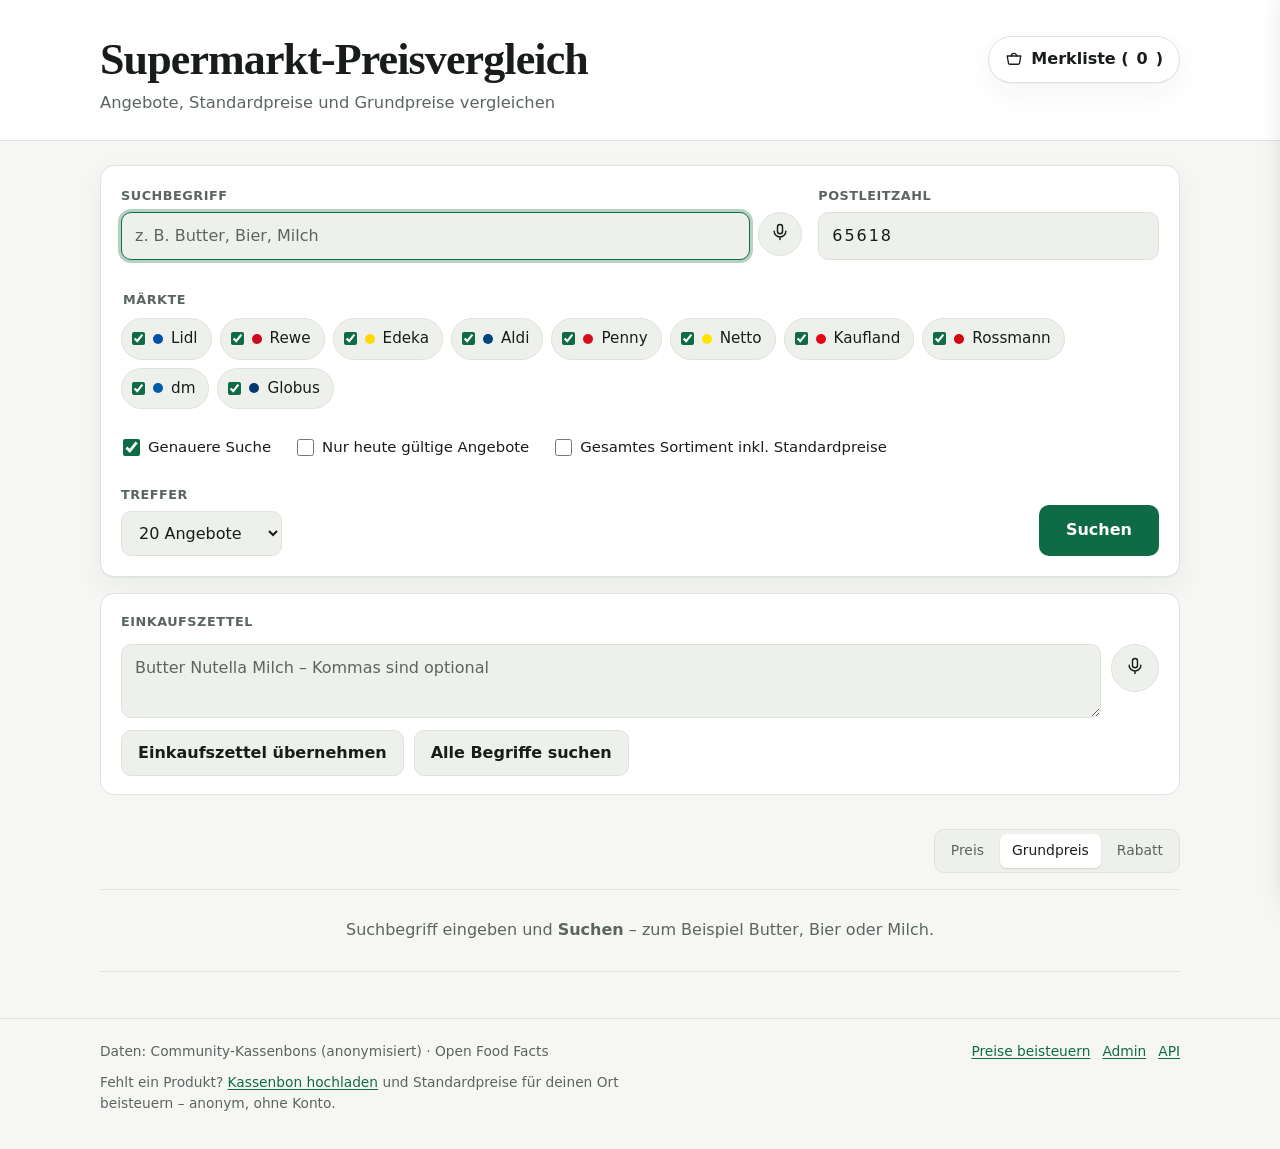
==== supermarket_comparison/api/templates/index.html @ 3d697dae "Phase 1: Cleanup, DB schema & security base" ====
<!DOCTYPE html>
<html lang="de">
<head>
<meta charset="utf-8">
<meta name="viewport" content="width=device-width, initial-scale=1">
<meta name="color-scheme" content="light dark">
<!--SEO-ROBOTS-->
<meta name="description" content="Aktuelle Angebote und Standardpreise deutscher Superm&auml;rkte vergleichen: Grundpreise, G&uuml;ltigkeit, Merkliste und g&uuml;nstigste Markt-Aufteilung.">
<meta name="theme-color" content="#0f6b46" media="(prefers-color-scheme: light)">
<meta name="theme-color" content="#0e1110" media="(prefers-color-scheme: dark)">
<link rel="icon" href="data:image/svg+xml,%3Csvg xmlns='http://www.w3.org/2000/svg' viewBox='0 0 32 32'%3E%3Crect width='32' height='32' rx='8' fill='%230f6b46'/%3E%3Cpath d='M9 11h14l-1.6 9.5a2 2 0 0 1-2 1.7h-6.8a2 2 0 0 1-2-1.7L9 11Z' fill='none' stroke='%23fff' stroke-width='2'/%3E%3Cpath d='M12.5 11a3.5 3.5 0 0 1 7 0' fill='none' stroke='%23fff' stroke-width='2'/%3E%3C/svg%3E">
<title>Supermarkt-Preisvergleich</title>
<style>
  :root {
    --bg: #f6f7f5;
    --surface: #ffffff;
    --surface-alt: #eef0ec;
    --text: #191d1a;
    --muted: #5b6560;
    --line: #dfe3dd;
    --line-strong: #c8cec6;
    --accent: #0f6b46;
    --accent-soft: #e3efe8;
    --accent-contrast: #ffffff;
    --shadow: 0 1px 1px rgba(20, 30, 24, .04), 0 10px 30px rgba(20, 30, 24, .05);
    --radius: 14px;
    --radius-sm: 9px;
    --danger: #a5271d;
    --amber: #7a4a05;
    --amber-bg: #fbf0d2;
    --info: #145070;
    --info-bg: #e3f1f8;
    --focus: #0f6b46;
    --font-ui: system-ui, -apple-system, "Segoe UI", Roboto, "Helvetica Neue", Arial, sans-serif;
    --font-display: ui-serif, Georgia, "Times New Roman", serif;
    --z-drawer: 40;
    --z-modal: 60;
    --z-toast: 70;
  }
  @media (prefers-color-scheme: dark) {
    :root {
      --bg: #0e1110;
      --surface: #161a18;
      --surface-alt: #1e2320;
      --text: #e9eee9;
      --muted: #9aa8a0;
      --line: #2a302c;
      --line-strong: #3a423c;
      --accent: #3fc284;
      --accent-soft: #16301f;
      --accent-contrast: #052112;
      --shadow: 0 1px 1px rgba(0, 0, 0, .5), 0 10px 30px rgba(0, 0, 0, .35);
      --danger: #ff9188;
      --amber: #f7cf6b;
      --amber-bg: #372a09;
      --info: #a9d6ef;
      --info-bg: #12303f;
      --focus: #6fdcab;
    }
  }
  * { box-sizing: border-box; }
  html, body { margin: 0; padding: 0; }
  html { scroll-behavior: smooth; }
  body {
    background: var(--bg);
    color: var(--text);
    font: 16px/1.55 var(--font-ui);
    -webkit-font-smoothing: antialiased;
  }
  ::selection { background: color-mix(in srgb, var(--accent) 24%, transparent); color: var(--text); }
  html { scrollbar-color: var(--line-strong) transparent; scrollbar-width: thin; }
  input, textarea, select { caret-color: var(--accent); }
  a {
    color: var(--accent);
    text-underline-offset: .18em;
    text-decoration-thickness: .06em;
  }
  h1, h2, h3 { font-family: var(--font-display); font-weight: 600; letter-spacing: -.02em; }
  h1 { font-size: clamp(2rem, 4vw, 2.75rem); line-height: 1.1; margin: 0; }
  h2 { font-size: 1.5rem; line-height: 1.2; }
  h3 { font-size: 1.05rem; line-height: 1.3; letter-spacing: -.01em; }
  .wrap { max-width: 1120px; margin: 0 auto; padding: 0 20px; }
  [hidden] { display: none !important; }
  .skip-link {
    position: absolute; left: 12px; top: -48px; z-index: 80;
    padding: 10px 14px; border-radius: var(--radius-sm);
    background: var(--surface); border: 1px solid var(--line);
    color: var(--text); font-weight: 600; text-decoration: none;
  }
  .skip-link:focus { top: 12px; }
  :focus-visible { outline: 2px solid var(--focus); outline-offset: 2px; }

  header.site {
    padding: 36px 0 24px;
    border-bottom: 1px solid var(--line);
    background: var(--surface);
  }
  .header-row {
    display: flex; flex-wrap: wrap; gap: 16px;
    align-items: flex-start; justify-content: space-between;
  }
  header.site h1 {
    margin: 0 0 6px;
  }
  header.site p.sub {
    margin: 0;
    color: var(--muted);
    font-size: 1.02rem;
    max-width: 52ch;
    text-wrap: pretty;
  }
  .basket-toggle {
    font: inherit; font-weight: 650;
    padding: 10px 16px;
    color: var(--text);
    background: var(--surface);
    border: 1px solid var(--line);
    border-radius: 999px;
    box-shadow: var(--shadow);
    cursor: pointer;
    white-space: nowrap;
  }
  .basket-toggle {
    display: inline-flex; align-items: center; gap: 8px;
  }
  .basket-toggle:hover { border-color: var(--accent); background: var(--surface-alt); }
  .icon { width: 18px; height: 18px; flex: 0 0 auto; }
  .mic .icon { width: 20px; height: 20px; }

  .card {
    background: var(--surface);
    border: 1px solid var(--line);
    border-radius: var(--radius);
  }
  .card--raised { box-shadow: var(--shadow); }

  form.search {
    margin: 24px 0 8px;
    padding: 20px;
    display: grid;
    gap: 16px;
    grid-template-columns: minmax(0, 2fr) minmax(0, 1fr);
  }
  .field { display: flex; flex-direction: column; gap: 6px; min-width: 0; }
  .field > label, .legend {
    font-size: .8rem;
    font-weight: 600;
    letter-spacing: .04em;
    text-transform: uppercase;
    color: var(--muted);
  }
  input[type="text"], input[type="search"], select, textarea {
    width: 100%;
    padding: 11px 13px;
    font: inherit;
    color: var(--text);
    background: var(--surface-alt);
    border: 1px solid var(--line);
    border-radius: 10px;
    outline: none;
    resize: vertical;
  }
  input:focus-visible, select:focus-visible, button:focus-visible, textarea:focus-visible {
    border-color: var(--accent);
    box-shadow: 0 0 0 3px color-mix(in srgb, var(--accent) 30%, transparent);
  }
  input[inputmode="numeric"] { letter-spacing: .12em; }
  ::placeholder { color: var(--muted); opacity: 1; }

  fieldset.stores {
    grid-column: 1 / -1;
    border: 0;
    margin: 0;
    padding: 0;
    min-width: 0;
  }
  .store-grid {
    display: flex;
    flex-wrap: wrap;
    gap: 8px;
    margin-top: 8px;
  }
  .store-chip {
    display: inline-flex;
    align-items: center;
    gap: 8px;
    padding: 8px 13px 8px 10px;
    border: 1px solid var(--line);
    border-radius: 999px;
    background: var(--surface-alt);
    cursor: pointer;
    user-select: none;
    font-size: .95rem;
    transition: transform .08s ease, border-color .15s ease;
  }
  .store-chip:hover { border-color: var(--muted); }
  .store-chip:active { transform: scale(.98); }
  .store-chip input { accent-color: var(--accent); margin: 0; }
  .dot {
    width: 10px; height: 10px; border-radius: 50%;
    display: inline-block; flex: 0 0 auto;
  }

  .toggles {
    grid-column: 1 / -1;
    display: flex; flex-wrap: wrap; gap: 10px 22px;
    align-items: center;
  }
  .switch {
    display: inline-flex; align-items: center; gap: 8px;
    font-size: .93rem; cursor: pointer;
    padding: 8px 2px;
    min-height: 44px;
    color: var(--text);
  }
  .switch input { accent-color: var(--accent); margin: 0; width: 17px; height: 17px; }
  .switch:hover { color: var(--accent); }

  .actions {
    grid-column: 1 / -1;
    display: flex;
    flex-wrap: wrap;
    gap: 12px;
    align-items: end;
    justify-content: space-between;
  }
  .actions .limit { max-width: 190px; }
  button.primary {
    padding: 12px 26px;
    font: inherit;
    font-weight: 650;
    color: var(--accent-contrast);
    background: var(--accent);
    border: 1px solid transparent;
    border-radius: 10px;
    cursor: pointer;
    transition: filter .15s ease, transform .08s ease;
  }
  button.primary:hover { filter: brightness(1.08); }
  button.primary:active { transform: translateY(1px); }
  button.primary[disabled] { opacity: .6; cursor: progress; }
  button.secondary {
    padding: 10px 16px;
    font: inherit; font-weight: 600;
    color: var(--text);
    background: var(--surface-alt);
    border: 1px solid var(--line);
    border-radius: 10px;
    cursor: pointer;
  }
  button.secondary:hover { border-color: var(--accent); }

  .chips {
    display: flex; flex-wrap: wrap; gap: 8px;
    align-items: center;
    margin: 12px 0 4px;
    min-height: 0;
  }
  .chips:empty { display: none; }
  .chip {
    font: inherit; font-size: .87rem;
    padding: 6px 12px;
    color: var(--text);
    background: var(--surface);
    border: 1px solid var(--line);
    border-radius: 999px;
    cursor: pointer;
  }
  .chip:hover { border-color: var(--danger); color: var(--danger); }
  .chip.active {
    background: var(--danger);
    border-color: var(--danger);
    color: #fff;
  }
  .chip-reset {
    font: inherit; font-size: .85rem;
    color: var(--accent);
    background: transparent;
    border: 0;
    cursor: pointer;
    text-decoration: underline;
  }

  .shopping-card {
    margin: 16px 0 0;
    padding: 18px 20px;
    display: grid; gap: 12px;
  }
  .shopping-row { display: flex; gap: 10px; align-items: flex-start; }
  .shopping-row textarea { min-height: 62px; flex: 1 1 auto; }
  .mic {
    flex: 0 0 auto;
    width: 48px; height: 48px;
    font-size: 1.3rem;
    line-height: 1;
    color: var(--text);
    background: var(--surface-alt);
    border: 1px solid var(--line);
    border-radius: 50%;
    cursor: pointer;
  }
  .mic:hover:not([disabled]) { border-color: var(--accent); background: var(--surface); }
  @media (max-width: 560px) {
    .basket-toggle, .store-chip, .chip { min-height: 44px; }
  }
  .mic[disabled] { opacity: .45; cursor: not-allowed; }
  .mic.mic-inline {
    width: 44px; height: 44px;
    font-size: 1.15rem;
  }
  .input-row { display: flex; align-items: stretch; gap: 8px; }
  .input-row input { flex: 1 1 auto; min-width: 0; }
  .speech-hint {
    margin: 6px 0 0;
    font-size: .82rem;
    color: var(--muted);
    line-height: 1.35;
  }
  .speech-hint.warn { color: #b42318; }
  .list-chips { margin-top: 10px; }

  /* --- community / crowdsourcing ------------------------------------- */
  .coverage {
    margin: 6px 0 0;
    font-size: .8rem;
    color: var(--muted);
    line-height: 1.35;
  }
  .coverage strong { color: var(--text); }
  .coverage .level {
    display: inline-block;
    margin-left: 4px;
    padding: 1px 7px;
    border-radius: 999px;
    font-size: .72rem;
    font-weight: 700;
    background: var(--surface-alt);
    border: 1px solid var(--line);
  }
  .coverage .level.aktiv { background: #d1e7dd; color: #0f5132; border-color: #a3cfbb; }
  .coverage .level.stark { background: #cfe2ff; color: #084298; border-color: #9ec5fe; }
  .coverage .level.im-aufbau { background: #fff3cd; color: #664d03; border-color: #ffe69c; }
  .community-note {
    margin: 10px 0 0;
    font-size: .86rem;
    color: var(--muted);
    max-width: 62ch;
    text-wrap: pretty;
  }
  .card-actions { display: flex; flex-wrap: wrap; gap: 8px; margin-top: 10px; }
  .action-btn {
    font: inherit; font-size: .86rem; font-weight: 650;
    padding: 7px 14px; border-radius: 8px; cursor: pointer;
    background: var(--surface-alt); color: var(--text);
    border: 1px solid var(--line);
  }
  .action-btn:hover { border-color: var(--accent); }
  .card-actions .save-btn, .card-actions .action-btn { margin-top: 0; }
  .secondary-action {
    background: var(--surface-alt);
    color: var(--text);
    border: 1px solid var(--line);
  }
  .secondary-action:hover { border-color: var(--accent); }
  .footlinks { display: inline-flex; gap: 12px; align-items: center; }
  .linkish {
    background: none; border: 0; padding: 0;
    color: var(--accent, #2d7fb8);
    font: inherit; cursor: pointer;
    text-decoration: underline;
    text-underline-offset: 2px;
  }
  .linkish:hover { opacity: .8; }
  .validity.community {
    color: var(--info); background: var(--info-bg);
    border-color: color-mix(in srgb, var(--info) 32%, transparent);
  }

  .modal-backdrop {
    position: fixed; inset: 0; background: rgba(10, 14, 20, .45);
    z-index: 60;
  }
  .modal {
    position: fixed; z-index: 61;
    top: 50%; left: 50%; transform: translate(-50%, -50%);
    width: min(560px, calc(100vw - 32px));
    max-height: calc(100vh - 48px);
    overflow: auto;
    background: var(--surface, #fff);
    border: 1px solid var(--line);
    border-radius: 14px;
    box-shadow: 0 24px 60px rgba(10, 14, 20, .28);
  }
  .modal-head {
    display: flex; align-items: center; justify-content: space-between;
    padding: 16px 20px; border-bottom: 1px solid var(--line);
  }
  .modal-head h2 { margin: 0; font-size: 1.15rem; }
  .modal-body { padding: 16px 20px 20px; display: grid; gap: 12px; }
  .modal-sub {
    margin: 0; font-size: .86rem; color: var(--muted);
    max-width: 62ch; text-wrap: pretty;
  }
  .modal-actions { display: flex; gap: 10px; justify-content: flex-end; margin-top: 6px; }
  .grid-2 { display: grid; grid-template-columns: 1fr 1fr; gap: 12px; }
  .form-error { margin: 0; color: #b42318; font-size: .85rem; }
  .receipt-text summary { cursor: pointer; font-size: .86rem; color: var(--muted); }
  .receipt-text textarea { width: 100%; margin-top: 8px; font-family: ui-monospace, monospace; }
  .receipt-result { font-size: .86rem; line-height: 1.45; }
  .receipt-result ul { margin: 6px 0 0; padding-left: 18px; }
  .receipt-result .warn { color: #b45309; }
  .scout {
    display: flex; flex-wrap: wrap; gap: 6px; align-items: center;
    padding: 10px 14px; border-top: 1px solid var(--line);
    font-size: .82rem; color: var(--muted);
  }
  .scout b { color: var(--text); }



  .detail-hero { display: flex; gap: 16px; align-items: center; }
  .detail-media {
    flex: 0 0 auto;
    width: 116px; aspect-ratio: 1 / 1;
    border-radius: 12px; overflow: hidden;
    background: var(--surface-alt); border: 1px solid var(--line);
  }
  .detail-media img, .detail-media svg { width: 100%; height: 100%; object-fit: contain; display: block; }
  .detail-media img { background: #fff; }
  .detail-hero-info { min-width: 0; }
  .detail-price {
    margin: 0; font-size: 1.9rem; font-weight: 700; letter-spacing: -.02em;
    font-variant-numeric: tabular-nums;
  }
  .detail-store { margin: 2px 0 0; color: var(--muted); font-size: .88rem; }

  .offer-media .placeholder, .detail-media .placeholder {
    display: grid; place-items: center;
    background:
      radial-gradient(120% 120% at 30% 20%,
        color-mix(in srgb, var(--accent) 10%, var(--surface-alt)) 0%,
        var(--surface-alt) 70%);
  }
  .offer-media .placeholder svg, .detail-media .placeholder svg {
    width: 58%; height: 58%;
    color: color-mix(in srgb, var(--accent) 55%, var(--muted));
  }


  .admin-block {
    display: grid; gap: 8px;
    padding: 14px 0 0;
    border-top: 1px solid var(--line);
  }
  .admin-block:first-of-type { padding-top: 0; border-top: 0; }
  .admin-block h3 { margin: 0; font-size: 1rem; }
  .admin-action {
    display: inline-flex; align-items: center; justify-content: center;
    justify-self: start; padding: 10px 16px; border-radius: 10px;
    font-weight: 650; text-decoration: none;
  }
  .admin-status { margin: 0; font-size: .85rem; color: var(--muted); }
  .admin-status.ok { color: var(--accent); }
  .admin-status.err { color: var(--danger); }
  code { font-size: .82rem; }


  .review-list { display: grid; gap: 8px; }
  .review-item {
    display: grid; gap: 4px;
    padding: 10px 12px;
    border: 1px solid var(--line); border-radius: 10px;
    background: var(--surface-alt);
  }
  .review-item.flagged { border-color: color-mix(in srgb, var(--amber) 40%, var(--line)); }
  .review-line { display: flex; flex-wrap: wrap; gap: 8px; align-items: baseline; }
  .review-name { font-weight: 650; }
  .review-meta { font-size: .8rem; color: var(--muted); }
  .review-reason { font-size: .8rem; color: var(--amber); }
  .review-actions { display: flex; gap: 8px; margin-top: 4px; }
  .review-actions button { padding: 6px 10px; font-size: .8rem; }
  .review-empty { font-size: .85rem; color: var(--muted); }

  /* --- product detail / price history -------------------------------- */
  .modal--detail { width: min(720px, calc(100vw - 32px)); }
  .detail-sub { margin: 4px 0 0; font-size: .84rem; color: var(--muted); }
  .detail-identity-tabs { display: flex; gap: 6px; margin: 8px 0 4px; }
  .detail-identity-tabs button {
    font: inherit; font-size: .82rem; padding: 6px 12px;
    border: 1px solid var(--line); border-radius: 999px;
    background: var(--surface); color: var(--muted); cursor: pointer;
  }
  .detail-identity-tabs button[aria-selected="true"] {
    background: var(--accent-soft); color: var(--accent); border-color: var(--accent);
    font-weight: 600;
  }
  .range-tabs { display: flex; flex-wrap: wrap; gap: 6px; }
  .range-tabs button {
    padding: 7px 12px; font: inherit; font-size: .84rem; font-weight: 600;
    color: var(--muted); background: transparent;
    border: 1px solid var(--line); border-radius: 999px; cursor: pointer;
    min-height: 36px;
  }
  .range-tabs button[aria-selected="true"] {
    color: var(--accent-contrast); background: var(--accent);
    border-color: var(--accent);
  }
  .range-tabs button:hover:not([aria-selected="true"]) { border-color: var(--line-strong); }

  .verdict {
    display: flex; flex-wrap: wrap; gap: 6px; align-items: baseline;
    padding: 12px 14px; border-radius: 10px;
    background: var(--surface-alt); border: 1px solid var(--line);
  }
  .verdict strong { font-size: .95rem; }
  .verdict span { font-size: .84rem; color: var(--muted); }
  .verdict.top { background: color-mix(in srgb, var(--accent) 12%, var(--surface)); border-color: color-mix(in srgb, var(--accent) 35%, var(--line)); }
  .verdict.good { background: color-mix(in srgb, var(--accent) 7%, var(--surface)); }
  .verdict.expensive { background: var(--amber-bg); border-color: color-mix(in srgb, var(--amber) 30%, transparent); }
  .verdict.expensive strong { color: var(--amber); }

  .metric-grid {
    display: grid; gap: 10px;
    grid-template-columns: repeat(auto-fit, minmax(110px, 1fr));
  }
  .metric {
    padding: 12px 14px; border-radius: 10px;
    border: 1px solid var(--line); background: var(--surface);
  }
  .metric dt { font-size: .72rem; letter-spacing: .05em; text-transform: uppercase; color: var(--muted); margin: 0 0 4px; }
  .metric dd { margin: 0; font-size: 1.25rem; font-weight: 700; font-variant-numeric: tabular-nums; letter-spacing: -.02em; }
  .metric.highlight dd { color: var(--accent); }

  .chart-figure { margin: 0; }
  .chart { width: 100%; height: auto; display: block; overflow: visible; }
  .chart .grid-line { stroke: var(--line); stroke-width: 1; }
  .chart .avg-line { stroke: var(--muted); stroke-width: 1.25; stroke-dasharray: 5 5; }
  .chart .series { fill: none; stroke: var(--accent); stroke-width: 2; stroke-linejoin: round; }
  .chart .dot { fill: var(--surface); stroke: var(--accent); stroke-width: 2; }
  .chart .dot.prospect { fill: var(--accent); }
  .chart .axis { fill: var(--muted); font-size: 11px; font-family: var(--font-ui); }
  .chart .empty-line { stroke: var(--line-strong); stroke-width: 2; stroke-dasharray: 4 6; }
  .chart-legend { margin: 8px 0 0; font-size: .78rem; color: var(--muted); display: flex; gap: 14px; flex-wrap: wrap; }
  .detail-note { margin: 0; font-size: .8rem; color: var(--muted); text-wrap: pretty; }
  .detail-stores { margin: 14px 0 4px; padding: 10px 12px; border: 1px solid var(--line); border-radius: var(--radius-sm); background: var(--surface-alt); }
  .detail-stores h3 { margin: 0 0 8px; font-size: .82rem; color: var(--muted); font-family: var(--font-ui); font-weight: 600; letter-spacing: 0; }
  .detail-stores-list { list-style: none; margin: 0; padding: 0; display: grid; gap: 6px; }
  .detail-store-row { display: flex; align-items: center; gap: 8px; font-size: .88rem; }
  .detail-store-row .badge { flex: 0 0 auto; }
  .detail-store-row .price { font-weight: 650; }
  .detail-store-row .price.cheapest { color: var(--accent); }
  .detail-store-row .unit { color: var(--muted); font-size: .8rem; }
  .detail-store-row .date { color: var(--muted); font-size: .78rem; margin-left: auto; white-space: nowrap; }
  .product-link {
    font: inherit; text-align: left; padding: 0; border: 0; background: none;
    color: inherit; cursor: pointer; border-radius: 4px;
  }
  .product-link:hover { text-decoration: underline; text-underline-offset: .18em; }

  /* --- sharing --------------------------------------------------------- */
  .share-bar {
    display: flex; flex-wrap: wrap; align-items: center; gap: 12px;
    justify-content: space-between;
    padding: 16px 0 0;
    border-top: 1px solid var(--line);
    background: transparent;
  }
  .share-label { display: grid; gap: 2px; }
  .share-hint { font-size: .8rem; color: var(--muted); }
  .share-actions { display: flex; flex-wrap: wrap; gap: 8px; }
  .share-btn {
    display: inline-flex; align-items: center; gap: 6px;
    padding: 9px 15px; border-radius: 9px;
    font: inherit; font-size: .88rem; font-weight: 650;
    text-decoration: none; cursor: pointer;
    border: 1px solid var(--line);
    background: var(--surface-alt); color: var(--text);
  }
  .share-btn.whatsapp { background: #25d366; border-color: #1da851; color: #08210f; }
  .share-btn.whatsapp:hover { filter: brightness(.95); }
  .share-btn.copy:hover { border-color: var(--accent); }
  .share-btn.copied { background: #d1e7dd; border-color: #a3cfbb; color: #0f5132; }
  .drawer-share { display: flex; gap: 8px; }
  .drawer-share[hidden] { display: none; }
  .drawer-share .share-btn { flex: 1 1 auto; justify-content: center; }

  @media (max-width: 560px) {
    .share-bar { flex-direction: column; align-items: stretch; }
    .share-actions { flex-direction: column; }
    .share-btn { justify-content: center; }
  }
  .badge-pill {
    display: inline-flex; align-items: center; gap: 4px;
    padding: 2px 8px; border-radius: 999px;
    background: var(--surface-alt); border: 1px solid var(--line);
    font-size: .74rem; font-weight: 700; color: var(--text);
  }
  .toast {
    position: fixed; left: 50%; bottom: 24px; transform: translateX(-50%);
    z-index: 70; padding: 10px 16px; border-radius: 10px;
    background: #101418; color: #fff; font-size: .88rem;
    box-shadow: 0 12px 30px rgba(0,0,0,.3);
  }
  @media (max-width: 560px) {
    .grid-2 { grid-template-columns: 1fr; }
  }
  .mic.listening {
    background: #b42318; color: #fff; border-color: #b42318;
    animation: pulse 1.1s ease-in-out infinite;
  }
  @keyframes pulse {
    0%, 100% { box-shadow: 0 0 0 0 rgba(180, 35, 24, .65); }
    50% { box-shadow: 0 0 0 12px rgba(180, 35, 24, 0); }
  }
  .shopping-actions { display: flex; flex-wrap: wrap; gap: 10px; }

  .toolbar {
    display: flex;
    flex-wrap: wrap;
    gap: 12px;
    align-items: center;
    justify-content: space-between;
    margin: 34px 0 16px;
  }
  .summary { color: var(--muted); font-size: .95rem; }
  .summary strong, .basket-total span, .option-total strong {
    font-variant-numeric: tabular-nums;
  }
  .summary strong { color: var(--text); }
  .sortgroup { display: inline-flex; gap: 4px; padding: 4px; background: var(--surface-alt); border: 1px solid var(--line); border-radius: 10px; }
  .sortgroup button {
    font: inherit; font-size: .87rem;
    padding: 6px 12px;
    color: var(--muted);
    background: transparent;
    border: 0;
    border-radius: 7px;
    cursor: pointer;
  }
  .sortgroup button[aria-pressed="true"] {
    background: var(--surface);
    color: var(--text);
    box-shadow: 0 1px 2px rgba(0, 0, 0, .12);
  }

  #state {
    padding: 28px 20px;
    border-top: 1px solid var(--line);
    border-bottom: 1px solid var(--line);
    color: var(--muted);
    text-align: center;
    text-wrap: pretty;
  }
  #state.hidden { display: none; }
  #state.error { color: var(--danger); border-color: var(--danger); }
  .spinner {
    width: 26px; height: 26px;
    margin: 0 auto 10px;
    border-radius: 50%;
    background: conic-gradient(from 90deg, var(--accent), transparent 65%);
    -webkit-mask: radial-gradient(farthest-side, transparent calc(100% - 3px), #000 calc(100% - 3px));
    mask: radial-gradient(farthest-side, transparent calc(100% - 3px), #000 calc(100% - 3px));
    animation: spin .9s linear infinite;
  }
  @keyframes spin { to { transform: rotate(360deg); } }
  @media (prefers-reduced-motion: reduce) {
    .spinner { animation-duration: 2.4s; }
    .mic.listening { animation: none; outline: 3px solid var(--danger); }
    .store-chip, button { transition: none; }
  }

  .result-group { margin: 0 0 32px; }
  .group-heading {
    margin: 0 0 12px;
    font-size: 1.35rem;
    letter-spacing: -.02em;
    padding-bottom: 8px;
    border-bottom: 1px solid var(--line-strong);
  }
  .results { display: grid; gap: 12px; grid-template-columns: 1fr; }
  @media (min-width: 760px) { .results { grid-template-columns: 1fr 1fr; } }

  article.offer {
    position: relative;
    display: grid;
    grid-template-columns: 84px minmax(0, 1fr);
    grid-template-areas: "media body";
    gap: 12px 14px;
    padding: 14px;
    background: var(--surface);
    border: 1px solid var(--line);
    border-radius: var(--radius);
  }
  .offer-media {
    grid-area: media;
    position: relative;
    width: 84px;
    aspect-ratio: 1 / 1;
    border-radius: 10px;
    overflow: hidden;
    background: var(--surface-alt);
    border: 1px solid var(--line);
  }
  .offer-media img,
  .offer-media svg {
    width: 100%; height: 100%;
    object-fit: contain;
    display: block;
  }
  .offer-media img { background: #fff; }
  .offer-media .placeholder { background: var(--surface-alt); }
  .offer-body { grid-area: body; min-width: 0; display: grid; gap: 4px; }
  @media (max-width: 420px) {
    article.offer {
      grid-template-columns: 64px minmax(0, 1fr);
      gap: 10px;
    }
    .offer-media { width: 64px; }
  }
  article.offer:hover { border-color: var(--line-strong); }
  /* Standard/community prices are marked by a tonal wash, never a side stripe. */
  article.offer.standard {
    background: color-mix(in srgb, var(--info) 6%, var(--surface));
    border-color: color-mix(in srgb, var(--info) 22%, var(--line));
  }
  article.offer.community {
    background: color-mix(in srgb, var(--info) 9%, var(--surface));
  }

  .row-top { display: flex; align-items: center; gap: 8px; flex-wrap: wrap; padding-right: 78px; }
  .badge {
    display: inline-flex; align-items: center; gap: 6px;
    padding: 3px 9px;
    border-radius: 999px;
    font-size: .74rem; font-weight: 700;
    letter-spacing: .04em; text-transform: uppercase;
    white-space: nowrap;
  }
  .validity {
    position: absolute; top: 12px; right: 14px;
    display: inline-flex; align-items: center;
    padding: 3px 9px;
    border-radius: 999px;
    font-size: .7rem; font-weight: 700;
    letter-spacing: .02em;
    white-space: nowrap;
    border: 1px solid transparent;
  }
  .validity.today { color: #0f5132; background: #d1e7dd; border-color: #a3cfbb; }
  .validity.upcoming { color: #084298; background: #cfe2ff; border-color: #9ec5fe; }
  .validity.expired { color: #842029; background: #f8d7da; border-color: #f1aeb5; }
  .validity.unknown { color: var(--muted); background: var(--surface-alt); border-color: var(--line); }
  .validity.standard { color: var(--info); background: var(--info-bg); border-color: color-mix(in srgb, var(--info) 30%, transparent); }
  @media (prefers-color-scheme: dark) {
    .validity.today { color: #0a3622; background: #75b798; border-color: #479f76; }
    .validity.upcoming { color: #052c65; background: #9ec5fe; border-color: #6ea8fe; }
    .validity.expired { color: #58151c; background: #ea868f; border-color: #e35d6a; }
    .validity.standard { color: var(--info); background: var(--info-bg); border-color: color-mix(in srgb, var(--info) 35%, transparent); }
  }
  .relevance-tag {
    display: inline-flex; align-items: center;
    padding: 2px 8px;
    border-radius: 6px;
    font-size: .7rem; font-weight: 700;
    color: var(--amber); background: var(--amber-bg);
    border: 1px solid color-mix(in srgb, var(--amber) 35%, transparent);
  }
  .cat { color: var(--muted); font-size: .78rem; }
  .product {
    font-family: var(--font-display);
    font-size: 1.18rem; font-weight: 600; letter-spacing: -.01em;
    margin: 2px 0 0; line-height: 1.28;
    text-wrap: balance;
  }
  .brand { color: var(--muted); font-size: .9rem; }

  .pricing { display: flex; align-items: baseline; gap: 10px; flex-wrap: wrap; margin-top: 8px; }
  .price {
    font-size: 1.75rem; font-weight: 700; letter-spacing: -.02em;
    font-variant-numeric: tabular-nums;
  }
  .price .cur { font-size: 1rem; font-weight: 600; margin-left: 2px; }
  .old {
    color: var(--muted); text-decoration: line-through; font-size: .95rem;
    font-variant-numeric: tabular-nums;
  }
  .discount {
    font-size: .78rem; font-weight: 700;
    padding: 2px 8px; border-radius: 6px;
    color: #fff; background: #b42318;
  }
  @media (prefers-color-scheme: dark) { .discount { color: #1b0703; background: #ff9d91; } }

  .unitprice {
    display: inline-flex; align-items: baseline; gap: 6px;
    margin-top: 4px;
    font-weight: 650;
    font-variant-numeric: tabular-nums;
  }
  .unitprice span.lbl {
    font-size: .68rem; font-weight: 700; letter-spacing: .06em;
    text-transform: uppercase; color: var(--muted);
  }
  .meta {
    margin-top: 10px;
    display: flex; flex-wrap: wrap; gap: 4px 8px;
    color: var(--muted); font-size: .82rem;
  }
  .meta .sep { opacity: .55; }
  .save-btn {
    margin-top: 12px;
    justify-self: start;
    font: inherit; font-size: .86rem; font-weight: 650;
    padding: 7px 14px;
    color: var(--accent);
    background: transparent;
    border: 1px solid var(--accent);
    border-radius: 999px;
    cursor: pointer;
  }
  .save-btn:hover { background: color-mix(in srgb, var(--accent) 12%, transparent); }
  .save-btn.saved { color: var(--accent-contrast); background: var(--accent); }

  .sr-only {
    position: absolute; width: 1px; height: 1px; padding: 0; margin: -1px;
    overflow: hidden; clip: rect(0 0 0 0); white-space: nowrap; border: 0;
  }

  /* --- basket drawer ------------------------------------------------- */
  .drawer-backdrop {
    position: fixed; inset: 0;
    background: rgba(0, 0, 0, .45);
    z-index: 40;
  }
  .drawer {
    position: fixed; top: 0; right: 0; bottom: 0;
    width: min(420px, 100vw);
    z-index: 50;
    display: flex; flex-direction: column;
    background: var(--surface);
    border-left: 1px solid var(--line);
    box-shadow: -8px 0 30px rgba(0, 0, 0, .25);
    transform: translateX(105%);
    transition: transform .2s ease;
  }
  .drawer.open { transform: translateX(0); }
  .drawer-head {
    display: flex; align-items: center; justify-content: space-between;
    padding: 18px 20px;
    border-bottom: 1px solid var(--line);
  }
  .drawer-head h2 { margin: 0; font-size: 1.2rem; }
  .drawer-close {
    font: inherit; font-size: 1.5rem; line-height: 1;
    width: 36px; height: 36px;
    background: transparent; border: 0; border-radius: 8px;
    color: var(--muted); cursor: pointer;
  }
  .drawer-close:hover { background: var(--surface-alt); color: var(--text); }
  .basket-items { flex: 1 1 auto; overflow-y: auto; padding: 12px 20px; }
  .basket-empty {
    color: var(--muted); text-align: center;
    padding: 28px 6px; text-wrap: pretty;
  }
  .basket-row {
    display: grid; gap: 4px;
    padding: 12px 0;
    border-bottom: 1px solid var(--line);
  }
  .basket-row-top { display: flex; align-items: center; gap: 8px; justify-content: space-between; }
  .basket-name { font-weight: 650; }
  .basket-sub { color: var(--muted); font-size: .82rem; }
  .basket-price { font-weight: 700; white-space: nowrap; }
  .remove-btn {
    font: inherit; font-size: .78rem;
    padding: 3px 9px;
    background: transparent;
    color: var(--danger);
    border: 1px solid var(--danger);
    border-radius: 999px;
    cursor: pointer;
  }
  .basket-footer {
    padding: 14px 20px 20px;
    border-top: 1px solid var(--line);
    display: grid; gap: 10px;
  }
  .basket-total { display: flex; justify-content: space-between; font-weight: 700; }
  .drawer-actions { display: flex; flex-wrap: wrap; gap: 8px; }
  .drawer-actions button { flex: 1 1 auto; }

  /* --- basket optimiser --------------------------------------------- */
  .optimize { margin: 24px 0 0; display: grid; gap: 14px; }
  .optimize-head { display: flex; align-items: baseline; justify-content: space-between; gap: 10px; flex-wrap: wrap; }
  .optimize-head h2 { margin: 0; font-size: 1.25rem; }
  .option-grid { display: grid; gap: 14px; grid-template-columns: 1fr; }
  @media (min-width: 860px) { .option-grid { grid-template-columns: 1fr 1fr; } }
  .option-panel { padding: 16px 18px; }
  .option-panel h3 { margin: 0 0 4px; font-size: 1.02rem; }
  .option-sub {
    margin: 0 0 12px; color: var(--muted); font-size: .84rem;
    max-width: 62ch; text-wrap: pretty;
  }
  .store-block { margin-top: 12px; padding-top: 10px; border-top: 1px solid var(--line); }
  .store-block:first-of-type { border-top: 0; padding-top: 0; }
  .store-block-head { display: flex; align-items: center; gap: 8px; justify-content: space-between; }
  .store-block-head strong { font-size: .95rem; }
  .line-list { list-style: none; margin: 8px 0 0; padding: 0; display: grid; gap: 5px; }
  .line-list li { display: flex; gap: 10px; justify-content: space-between; font-size: .9rem; }
  .line-list .line-name { color: var(--muted); }
  .line-list .line-price { white-space: nowrap; font-weight: 650; }
  .subtotal { display: flex; justify-content: space-between; margin-top: 8px; font-size: .86rem; color: var(--muted); }
  .option-total {
    display: flex; justify-content: space-between; align-items: baseline;
    margin-top: 12px; padding-top: 10px;
    border-top: 2px solid var(--line);
    font-weight: 750; font-size: 1.05rem;
  }
  .savings { margin-top: 6px; font-size: .86rem; color: var(--accent); font-weight: 650; }
  .coverage { margin-top: 8px; font-size: .84rem; color: var(--muted); }
  .missing { margin-top: 8px; font-size: .86rem; color: var(--danger); }
  .unmatched-note { margin: 0; font-size: .9rem; color: var(--danger); }

  footer.site {
    margin: 46px 0 0;
    padding: 22px 0 34px;
    border-top: 1px solid var(--line);
    color: var(--muted);
    font-size: .86rem;
  }
  footer.site .footrow { display: flex; flex-wrap: wrap; gap: 10px; justify-content: space-between; }
  @media (max-width: 560px) {
    form.search { grid-template-columns: 1fr; padding: 16px; }
    .actions { flex-direction: column; align-items: stretch; }
    .actions .limit { max-width: none; }
    button.primary { width: 100%; }
    .shopping-row { flex-direction: column; }
    .mic { width: 44px; height: 44px; }
  }
</style>
</head>
<body>
<a class="skip-link" href="#main">Zum Inhalt springen</a>
<svg class="icon-sprite" aria-hidden="true" focusable="false" width="0" height="0" style="position:absolute">
  <defs>
    <symbol id="icon-basket" viewBox="0 0 24 24" fill="none" stroke="currentColor" stroke-width="1.75" stroke-linecap="round" stroke-linejoin="round">
      <path d="M3 8h18l-1.6 9.4a2 2 0 0 1-2 1.6H6.6a2 2 0 0 1-2-1.6L3 8Z"/>
      <path d="M8.5 8a3.5 3.5 0 0 1 7 0"/>
    </symbol>
    <symbol id="icon-mic" viewBox="0 0 24 24" fill="none" stroke="currentColor" stroke-width="1.75" stroke-linecap="round" stroke-linejoin="round">
      <rect x="9" y="3" width="6" height="11" rx="3"/>
      <path d="M5 11a7 7 0 0 0 14 0M12 18v3"/>
    </symbol>
    <symbol id="icon-copy" viewBox="0 0 24 24" fill="none" stroke="currentColor" stroke-width="1.75" stroke-linecap="round" stroke-linejoin="round">
      <rect x="9" y="9" width="11" height="11" rx="2"/>
      <path d="M15 5H6a2 2 0 0 0-2 2v9"/>
    </symbol>
    <symbol id="icon-share" viewBox="0 0 24 24" fill="none" stroke="currentColor" stroke-width="1.75" stroke-linecap="round" stroke-linejoin="round">
      <path d="M4 12v7a2 2 0 0 0 2 2h12a2 2 0 0 0 2-2v-7"/>
      <path d="M12 16V3M8 7l4-4 4 4"/>
    </symbol>
    <symbol id="icon-receipt" viewBox="0 0 24 24" fill="none" stroke="currentColor" stroke-width="1.75" stroke-linecap="round" stroke-linejoin="round">
      <path d="M6 3h12v18l-3-2-3 2-3-2-3 2V3Z"/>
      <path d="M9 8h6M9 12h6"/>
    </symbol>
    <symbol id="icon-leaf" viewBox="0 0 24 24" fill="none" stroke="currentColor" stroke-width="1.75" stroke-linecap="round" stroke-linejoin="round">
      <path d="M20 4c0 9-5 14-12 14H4c0-9 5-14 12-14h4Z"/>
      <path d="M4 20c4-6 8-9 12-11"/>
    </symbol>
    <symbol id="icon-home" viewBox="0 0 24 24" fill="none" stroke="currentColor" stroke-width="1.75" stroke-linecap="round" stroke-linejoin="round">
      <path d="M4 11 12 4l8 7v9H4v-9Z"/>
      <path d="M9 20v-6h6v6"/>
    </symbol>
    <symbol id="cat-dairy" viewBox="0 0 48 48" fill="none" stroke="currentColor" stroke-width="2.4" stroke-linecap="round" stroke-linejoin="round">
      <path d="M18 8h12v6l5 7v19H13V21l5-7V8Z"/>
      <path d="M13 28h22"/>
    </symbol>
    <symbol id="cat-meat" viewBox="0 0 48 48" fill="none" stroke="currentColor" stroke-width="2.4" stroke-linecap="round" stroke-linejoin="round">
      <path d="M30 12a10 10 0 0 1 6 17l-9 9-8-8 9-9a10 10 0 0 1 2-9Z"/>
      <path d="M19 30 10 39M12 34l4 4"/>
    </symbol>
    <symbol id="cat-produce" viewBox="0 0 48 48" fill="none" stroke="currentColor" stroke-width="2.4" stroke-linecap="round" stroke-linejoin="round">
      <path d="M24 18c8 0 12 6 12 13 0 6-5 9-12 9s-12-3-12-9c0-7 4-13 12-13Z"/>
      <path d="M24 18c0-5 3-8 8-8 0 5-3 8-8 8ZM20 18c-1-4-4-6-8-6 1 4 4 6 8 6Z"/>
    </symbol>
    <symbol id="cat-drinks" viewBox="0 0 48 48" fill="none" stroke="currentColor" stroke-width="2.4" stroke-linecap="round" stroke-linejoin="round">
      <path d="M19 6h10v6l4 5v25H15V17l4-5V6Z"/>
      <path d="M15 24h18M15 34h18"/>
    </symbol>
    <symbol id="cat-bakery" viewBox="0 0 48 48" fill="none" stroke="currentColor" stroke-width="2.4" stroke-linecap="round" stroke-linejoin="round">
      <path d="M8 28c0-9 7-15 16-15s16 6 16 15v8H8v-8Z"/>
      <path d="M16 20c1 4 1 8 0 12M24 18c1 4 1 9 0 14M32 20c-1 4-1 8 0 12"/>
    </symbol>
    <symbol id="cat-pantry" viewBox="0 0 48 48" fill="none" stroke="currentColor" stroke-width="2.4" stroke-linecap="round" stroke-linejoin="round">
      <path d="M10 16h28v24H10V16Z"/>
      <path d="M10 24h28M20 16v8M28 16v8"/>
    </symbol>
    <symbol id="cat-sweets" viewBox="0 0 48 48" fill="none" stroke="currentColor" stroke-width="2.4" stroke-linecap="round" stroke-linejoin="round">
      <circle cx="24" cy="24" r="9"/>
      <path d="m15 18-7-4v20l7-4M33 18l7-4v20l-7-4"/>
    </symbol>
    <symbol id="cat-drugstore" viewBox="0 0 48 48" fill="none" stroke="currentColor" stroke-width="2.4" stroke-linecap="round" stroke-linejoin="round">
      <path d="M18 15h12v25H18V15Z"/>
      <path d="M21 15V9h6v6M24 9V5h9"/>
      <path d="M18 25h12"/>
    </symbol>
    <symbol id="cat-generic" viewBox="0 0 48 48" fill="none" stroke="currentColor" stroke-width="2.4" stroke-linecap="round" stroke-linejoin="round">
      <path d="M10 17h28l-3 20a3 3 0 0 1-3 2.5H16A3 3 0 0 1 13 37L10 17Z"/>
      <path d="M18 17a6 6 0 0 1 12 0"/>
    </symbol>
    <symbol id="icon-award" viewBox="0 0 24 24" fill="none" stroke="currentColor" stroke-width="1.75" stroke-linecap="round" stroke-linejoin="round">
      <circle cx="12" cy="9" r="5"/>
      <path d="M8.5 13.5 7 21l5-2.5L17 21l-1.5-7.5"/>
    </symbol>
  </defs>
</svg>
<header class="site">
  <div class="wrap header-row">
    <div>
      <h1>Supermarkt-Preisvergleich</h1>
      <p class="sub">Angebote, Standardpreise und Grundpreise vergleichen</p>
    </div>
    <button type="button" class="basket-toggle" id="basket-toggle"
            aria-controls="basket" aria-expanded="false">
      <svg class="icon" aria-hidden="true"><use href="#icon-basket"></use></svg>
      Merkliste (<span id="basket-count">0</span>)
    </button>
  </div>
</header>

<main class="wrap" id="main">
  <form class="search card card--raised" id="search-form" novalidate>
    <div class="field">
      <label for="query">Suchbegriff</label>
      <div class="input-row">
        <input id="query" name="query" type="search" placeholder="z. B. Butter, Bier, Milch"
               autocomplete="off" spellcheck="false" required>
        <button type="button" class="mic mic-inline" id="mic-search"
                aria-label="Spracheingabe für den Suchbegriff" title="Spracheingabe starten">
          <svg class="icon" aria-hidden="true"><use href="#icon-mic"></use></svg>
        </button>
      </div>
      <p class="speech-hint" id="speech-hint" hidden></p>
    </div>
    <div class="field">
      <label for="postal-code">Postleitzahl</label>
      <input id="postal-code" name="postal_code" type="text" inputmode="numeric"
             value="65618" pattern="[0-9]{5}" maxlength="5" autocomplete="postal-code" required>
      <p class="coverage" id="coverage" aria-live="polite"></p>
    </div>

    <fieldset class="stores">
      <legend class="legend">Märkte</legend>
      <div class="store-grid" id="store-grid"></div>
    </fieldset>

    <div class="toggles">
      <label class="switch" for="precise">
        <input type="checkbox" id="precise" checked>
        <span>Genauere Suche</span>
      </label>
      <label class="switch" for="today-only">
        <input type="checkbox" id="today-only">
        <span>Nur heute gültige Angebote</span>
      </label>
      <label class="switch" for="standard">
        <input type="checkbox" id="standard">
        <span>Gesamtes Sortiment inkl. Standardpreise</span>
      </label>
    </div>

    <div class="actions">
      <div class="field limit">
        <label for="limit">Treffer</label>
        <select id="limit" name="limit">
          <option value="10">10 Angebote</option>
          <option value="20" selected>20 Angebote</option>
          <option value="50">50 Angebote</option>
          <option value="100">100 Angebote</option>
        </select>
      </div>
      <button class="primary" type="submit" id="submit">Suchen</button>
    </div>
  </form>

  <div class="chips" id="chips" aria-live="polite"></div>

  <section class="shopping-card card" aria-labelledby="shopping-heading">
    <label class="legend" id="shopping-heading" for="shopping-list">Einkaufszettel</label>
    <div class="shopping-row">
      <textarea id="shopping-list" rows="2"
                placeholder="Butter Nutella Milch – Kommas sind optional"></textarea>
      <button type="button" class="mic" id="mic" aria-label="Spracheingabe starten"
              title="Spracheingabe starten">
        <svg class="icon" aria-hidden="true"><use href="#icon-mic"></use></svg>
      </button>
    </div>
    <div class="shopping-actions">
      <button type="button" class="secondary" id="apply-list">Einkaufszettel übernehmen</button>
      <button type="button" class="secondary" id="search-all">Alle Begriffe suchen</button>
    </div>
    <div class="chips list-chips" id="list-chips" aria-live="polite"></div>
  </section>

  <div class="toolbar">
    <p class="summary" id="summary" aria-live="polite"></p>
    <div class="sortgroup" role="group" aria-label="Sortierung">
      <button type="button" data-sort="price" aria-pressed="false">Preis</button>
      <button type="button" data-sort="unit" aria-pressed="true">Grundpreis</button>
      <button type="button" data-sort="discount" aria-pressed="false">Rabatt</button>
    </div>
  </div>

  <div id="state">
    Suchbegriff eingeben und <strong>Suchen</strong> – zum Beispiel Butter, Bier oder Milch.
  </div>
  <div id="results" class="result-groups"></div>

  <section id="optimize" class="optimize" aria-live="polite" hidden></section>
</main>

<footer class="site">
  <div class="wrap footrow">
    <span>Daten: Community-Kassenbons (anonymisiert) · Open Food Facts</span>
    <span class="footlinks">
      <button type="button" class="linkish" id="crowd-open">Preise beisteuern</button>
      <button type="button" class="linkish" id="admin-open">Admin</button>
      <a href="/docs">API</a>
    </span>
  </div>
  <div class="wrap">
    <p class="community-note">
      Fehlt ein Produkt?
      <button type="button" class="linkish" id="receipt-open">Kassenbon hochladen</button>
      und Standardpreise für deinen Ort beisteuern – anonym, ohne Konto.
    </p>
  </div>
</footer>

<div class="modal-backdrop" id="report-backdrop" hidden></div>
<div class="modal" id="report-modal" role="dialog" aria-modal="true"
     aria-labelledby="report-title" hidden>
  <div class="modal-head">
    <h2 id="report-title">Preis melden</h2>
    <button type="button" class="drawer-close" id="report-close" aria-label="Schließen">×</button>
  </div>
  <form id="report-form" class="modal-body" novalidate>
    <p class="modal-sub">Regalpreis für deine Nachbarschaft ergänzen.</p>
    <div class="field">
      <label for="report-name">Produkt</label>
      <input id="report-name" type="text" maxlength="120" required>
    </div>
    <div class="grid-2">
      <div class="field">
        <label for="report-store">Markt</label>
        <select id="report-store"></select>
      </div>
      <div class="field">
        <label for="report-price">Preis (€)</label>
        <input id="report-price" type="text" inputmode="decimal" placeholder="1,49" required>
      </div>
    </div>
    <div class="grid-2">
      <div class="field">
        <label for="report-quantity">Menge</label>
        <input id="report-quantity" type="text" inputmode="decimal" placeholder="250 g">
      </div>
      <div class="field">
        <label for="report-plz">PLZ</label>
        <input id="report-plz" type="text" inputmode="numeric" maxlength="5" required>
      </div>
    </div>
    <p class="form-error" id="report-error" hidden></p>
    <div class="modal-actions">
      <button type="button" class="secondary" id="report-cancel">Abbrechen</button>
      <button type="submit" class="primary" id="report-submit">Preis speichern</button>
    </div>
  </form>
</div>

<div class="modal-backdrop" id="receipt-backdrop" hidden></div>
<div class="modal" id="receipt-modal" role="dialog" aria-modal="true"
     aria-labelledby="receipt-title" hidden>
  <div class="modal-head">
    <h2 id="receipt-title">Kassenbon hochladen</h2>
    <button type="button" class="drawer-close" id="receipt-close" aria-label="Schließen">×</button>
  </div>
  <div class="modal-body">
    <p class="modal-sub">
      Wir lesen Produkte und Preise aus deinem Bon und speichern sie anonym für
      deine Postleitzahl. Unterstützt: Text (.txt), PDF mit Textlayer und Fotos
      (sofern OCR verfügbar).
    </p>
    <div class="field">
      <label for="receipt-file">Datei</label>
      <input id="receipt-file" type="file" accept=".txt,.csv,.pdf,image/*">
    </div>
    <div class="grid-2">
      <div class="field">
        <label for="receipt-store">Markt</label>
        <select id="receipt-store"></select>
      </div>
      <div class="field">
        <label for="receipt-plz">PLZ</label>
        <input id="receipt-plz" type="text" inputmode="numeric" maxlength="5">
      </div>
    </div>
    <details class="receipt-text">
      <summary>Kein Foto? Bon-Text einfügen (eBon)</summary>
      <textarea id="receipt-text" rows="6"
                placeholder="BIO VOLLMILCH 1L  1,79&#10;REWE BESTE WAHL BUTTER 250G  2,19"></textarea>
    </details>
    <p class="form-error" id="receipt-error" hidden></p>
    <div id="receipt-result" class="receipt-result" aria-live="polite"></div>
    <div class="modal-actions">
      <button type="button" class="secondary" id="receipt-cancel">Abbrechen</button>
      <button type="button" class="primary" id="receipt-submit">Beiträge speichern</button>
    </div>
  </div>
</div>

<div class="drawer-backdrop" id="drawer-backdrop" hidden></div>
<aside class="drawer" id="basket" aria-label="Merkliste" aria-hidden="true">
  <div class="drawer-head">
    <h2>Merkliste</h2>
    <button type="button" class="drawer-close" id="basket-close" aria-label="Merkliste schließen">×</button>
  </div>
  <div class="basket-items" id="basket-items"></div>
  <div class="basket-footer">
    <div class="basket-total">
      <span>Summe (günstigste Einträge)</span>
      <span id="basket-total">0,00 €</span>
    </div>
    <div class="drawer-actions">
      <button type="button" class="secondary" id="basket-clear">Alle entfernen</button>
      <button type="button" class="primary" id="basket-optimize">Günstigste Aufteilung berechnen</button>
    </div>
    <div class="drawer-share" id="drawer-share" hidden>
      <a class="share-btn whatsapp" id="drawer-share-whatsapp"
         href="#" target="_blank" rel="noopener noreferrer" role="button"
         aria-label="Einkaufsliste über WhatsApp teilen">WhatsApp</a>
      <button type="button" class="share-btn copy" id="drawer-share-copy"
              aria-label="Einkaufsliste in die Zwischenablage kopieren">Kopieren</button>
    </div>
  </div>
  <div class="scout" id="scout">
    <span id="scout-name">Scout-#----</span>
    <span id="scout-count">0 Beiträge</span>
    <span id="scout-badges"></span>
  </div>
</aside>


<div class="modal-backdrop" id="detail-backdrop" hidden></div>
<div class="modal modal--detail" id="detail-modal" role="dialog" aria-modal="true"
     aria-labelledby="detail-title" hidden>
  <div class="modal-head">
    <div>
      <h2 id="detail-title">Preisverlauf</h2>
      <p class="detail-sub" id="detail-sub"></p>
    </div>
    <button type="button" class="drawer-close" id="detail-close" aria-label="Schließen">×</button>
  </div>
  <div class="modal-body">
    <div class="detail-hero">
      <div class="detail-media" id="detail-media"></div>
      <div class="detail-hero-info">
        <p class="detail-price" id="detail-price"></p>
        <p class="detail-store" id="detail-store"></p>
      </div>
    </div>
    <div class="detail-identity-tabs" role="tablist" aria-label="Vergleichsumfang">
      <button type="button" role="tab" data-identity="strict" aria-selected="true">Dieses Gebinde</button>
      <button type="button" role="tab" data-identity="all" aria-selected="false">Alle Sorten</button>
    </div>
    <div class="range-tabs" role="tablist" aria-label="Zeitraum">
      <button type="button" role="tab" data-days="90" aria-selected="false">3 Monate</button>
      <button type="button" role="tab" data-days="180" aria-selected="false">6 Monate</button>
      <button type="button" role="tab" data-days="365" aria-selected="true">1 Jahr</button>
      <button type="button" role="tab" data-days="0" aria-selected="false">Max</button>
    </div>

    <div class="verdict" id="detail-verdict" hidden></div>

    <div class="metric-grid" id="detail-metrics"></div>

    <section class="detail-stores" id="detail-stores" hidden>
      <h3>Aktuell im Vergleich (alle Läden)</h3>
      <ul class="detail-stores-list" id="detail-stores-list"></ul>
    </section>

    <figure class="chart-figure">
      <svg id="detail-chart" class="chart" viewBox="0 0 640 240" role="img"
           aria-labelledby="detail-chart-title detail-chart-desc">
        <title id="detail-chart-title">Preisverlauf</title>
        <desc id="detail-chart-desc">Preis pro Woche für dieses Produkt.</desc>
      </svg>
      <figcaption class="chart-legend" id="detail-legend"></figcaption>
    </figure>

    <p class="detail-note" id="detail-note"></p>
    <p class="form-error" id="detail-error" hidden></p>
  </div>
</div>


<div class="modal-backdrop" id="admin-backdrop" hidden></div>
<div class="modal" id="admin-modal" role="dialog" aria-modal="true"
     aria-labelledby="admin-title" hidden>
  <div class="modal-head">
    <h2 id="admin-title">Admin</h2>
    <button type="button" class="drawer-close" id="admin-close" aria-label="Schließen">×</button>
  </div>
  <div class="modal-body">
    <section class="admin-block" aria-labelledby="admin-records-title">
      <h3 id="admin-records-title">Datenbank</h3>
      <p class="modal-sub">
        Produkte, Preispunkte, Historie und Community-Meldungen ansehen,
        korrigieren oder löschen.
      </p>
      <a class="primary admin-action" href="/admin">Datenbank öffnen</a>
    </section>

    <section class="admin-block" aria-labelledby="admin-backup-title">
      <h3 id="admin-backup-title">Datenbank sichern</h3>
      <p class="modal-sub">
        Lädt eine konsistente Kopie der SQLite-Datenbank (Produkte,
        Preishistorie, Community-Preise) als Datei herunter.
      </p>
      <a class="primary admin-action" id="admin-download"
         href="/api/v1/system/backup-db" download>
        Backup herunterladen
      </a>
    </section>

    <section class="admin-block" aria-labelledby="admin-restore-title">
      <h3 id="admin-restore-title">Backup einspielen</h3>
      <p class="modal-sub">
        Ersetzt die laufende Datenbank. Vorher wird automatisch eine
        <code>.bak</code>-Sicherung angelegt.
      </p>
      <div class="field">
        <label for="admin-file">SQLite-Datei (.db)</label>
        <input id="admin-file" type="file" accept=".db,.sqlite,.sqlite3,application/octet-stream">
      </div>
      <p class="form-error" id="admin-error" hidden></p>
      <p class="admin-status" id="admin-status" aria-live="polite"></p>
      <button type="button" class="secondary" id="admin-restore">Backup einspielen</button>
    </section>

    <section class="admin-block" aria-labelledby="admin-review-title">
      <h3 id="admin-review-title">Prüf-Queue</h3>
      <p class="modal-sub" id="admin-review-counts">Wird geladen …</p>
      <div class="review-list" id="admin-review" aria-live="polite"></div>
      <button type="button" class="secondary" id="admin-approve-all">
        Alle plausiblen freigeben
      </button>
    </section>


  </div>
</div>

<script>
(function () {
  "use strict";

  var STORES = [
    { id: "lidl",     label: "Lidl",     bg: "#0050aa", fg: "#ffffff" },
    { id: "rewe",     label: "Rewe",     bg: "#cc071e", fg: "#ffffff" },
    { id: "edeka",    label: "Edeka",    bg: "#ffd800", fg: "#1b1f24" },
    { id: "aldi",     label: "Aldi",     bg: "#00457c", fg: "#ffffff" },
    { id: "penny",    label: "Penny",    bg: "#d40e1e", fg: "#ffffff" },
    { id: "netto",    label: "Netto",    bg: "#ffe500", fg: "#1b1f24" },
    { id: "kaufland", label: "Kaufland", bg: "#e10915", fg: "#ffffff" },
    { id: "rossmann", label: "Rossmann", bg: "#d40511", fg: "#ffffff" },
    { id: "dm",       label: "dm",       bg: "#005ca9", fg: "#ffffff" },
    { id: "globus",   label: "Globus",   bg: "#003a70", fg: "#ffffff" }
  ];

  var STORAGE_KEY = "spv.basket.v1";

  var euro = new Intl.NumberFormat("de-DE", { style: "currency", currency: "EUR" });
  var number = new Intl.NumberFormat("de-DE", { maximumFractionDigits: 2 });

  var form = document.getElementById("search-form");
  var queryInput = document.getElementById("query");
  var postalInput = document.getElementById("postal-code");
  var limitSelect = document.getElementById("limit");
  var submitButton = document.getElementById("submit");
  var grid = document.getElementById("store-grid");
  var preciseInput = document.getElementById("precise");
  var todayInput = document.getElementById("today-only");
  var standardInput = document.getElementById("standard");
  var stateBox = document.getElementById("state");
  var resultsBox = document.getElementById("results");
  var summary = document.getElementById("summary");
  var chipsBox = document.getElementById("chips");
  var shoppingInput = document.getElementById("shopping-list");
  var micButton = document.getElementById("mic");
  var optimizeBox = document.getElementById("optimize");
  var basketToggle = document.getElementById("basket-toggle");
  var basketCount = document.getElementById("basket-count");
  var basketPanel = document.getElementById("basket");
  var basketItemsBox = document.getElementById("basket-items");
  var basketTotalBox = document.getElementById("basket-total");
  var drawerBackdrop = document.getElementById("drawer-backdrop");
  var sortButtons = Array.prototype.slice.call(
    document.querySelectorAll(".sortgroup button")
  );

  var groups = [];
  var sortMode = "unit";
  var request = null;
  var excludedTerms = [];
  var basket = loadBasket();
  var lastFilters = [];
  var recognition = null;

  // --- store filter -----------------------------------------------------
  STORES.forEach(function (store) {
    var chip = document.createElement("label");
    chip.className = "store-chip";
    chip.title = store.label;

    var box = document.createElement("input");
    box.type = "checkbox";
    box.value = store.id;
    box.checked = true;
    box.setAttribute("data-store", store.id);

    var dot = document.createElement("span");
    dot.className = "dot";
    dot.style.background = store.bg;

    var text = document.createElement("span");
    text.textContent = store.label;

    chip.appendChild(box);
    chip.appendChild(dot);
    chip.appendChild(text);
    grid.appendChild(chip);
  });

  function selectedStores() {
    return Array.prototype.slice
      .call(grid.querySelectorAll('input[type="checkbox"]:checked'))
      .map(function (box) { return box.value; });
  }

  // --- helpers ----------------------------------------------------------
  function setState(message, kind) {
    stateBox.textContent = "";
    stateBox.className = kind && kind !== "idle" ? kind : "";
    if (kind === "loading") {
      var spin = document.createElement("div");
      spin.className = "spinner";
      spin.setAttribute("aria-hidden", "true");
      stateBox.appendChild(spin);
      var label = document.createElement("div");
      label.textContent = message;
      stateBox.appendChild(label);
      return;
    }
    if (kind === "error") {
      var strong = document.createElement("strong");
      strong.textContent = "Fehler: ";
      stateBox.appendChild(strong);
      stateBox.appendChild(document.createTextNode(message));
      return;
    }
    var line = document.createElement("div");
    line.textContent = message;
    stateBox.appendChild(line);
  }

  function hideState() {
    stateBox.className = "hidden";
    stateBox.textContent = "";
  }

  function storeInfo(id) {
    for (var i = 0; i < STORES.length; i += 1) {
      if (STORES[i].id === id) { return STORES[i]; }
    }
    var label = String(id || "unbekannt")
      .split("-")
      .map(function (part) { return part.charAt(0).toUpperCase() + part.slice(1); })
      .join(" ");
    return { id: id, label: label, bg: "#616b76", fg: "#ffffff" };
  }

  function storeBadge(store) {
    var badge = document.createElement("span");
    badge.className = "badge";
    badge.style.background = store.bg;
    badge.style.color = store.fg;
    badge.textContent = store.label;
    return badge;
  }

  function formatAmount(quantity, unit) {
    if (!quantity || quantity <= 0) { return ""; }
    if (unit === "kg" && quantity < 1) {
      return number.format(quantity * 1000) + " g";
    }
    if (unit === "l" && quantity < 1) {
      return number.format(quantity * 1000) + " ml";
    }
    if (unit === "stueck") {
      return number.format(quantity) + " Stück";
    }
    return number.format(quantity) + " " + unit;
  }

  function dateParts(iso) {
    if (!iso) { return null; }
    var date = new Date(iso);
    if (isNaN(date.getTime())) { return null; }
    var parts = {};
    try {
      parts.day = date.toLocaleDateString("de-DE", { day: "2-digit", timeZone: "Europe/Berlin" });
      parts.month = date.toLocaleDateString("de-DE", { month: "2-digit", timeZone: "Europe/Berlin" });
      parts.year = date.toLocaleDateString("de-DE", { year: "numeric", timeZone: "Europe/Berlin" });
    } catch (err) {
      parts.day = String(date.getDate());
      parts.month = String(date.getMonth() + 1);
      parts.year = String(date.getFullYear());
    }
    return parts;
  }

  function validityLabel(from, to) {
    var start = dateParts(from);
    var end = dateParts(to);
    if (start && end) {
      return "gültig " + start.day + "." + start.month + ".–" + end.day + "." + end.month + "." + end.year;
    }
    if (start) { return "gültig ab " + start.day + "." + start.month + "." + start.year; }
    if (end) { return "gültig bis " + end.day + "." + end.month + "." + end.year; }
    return "";
  }

  function normalizeTerm(value) {
    return String(value || "").toLowerCase().replace(/\s+/g, " ").trim();
  }

  function tierOf(entry) {
    var relevance = entry && entry.relevance;
    return relevance && typeof relevance.tier === "number" ? relevance.tier : 3;
  }

  function sortItems(items) {
    var copy = items.slice();
    copy.sort(function (a, b) {
      var pa = a.product || {};
      var pb = b.product || {};
      // Relevance always wins: an imprecise hit ("Buttermilch" for "Butter")
      // must never outrank a real match, whatever the chosen price metric is.
      var tierDiff = tierOf(b) - tierOf(a);
      if (tierDiff !== 0) { return tierDiff; }
      if (sortMode === "price") {
        return (pa.price - pb.price) || (pa.name < pb.name ? -1 : 1);
      }
      if (sortMode === "discount") {
        var da = typeof pa.discount_percent === "number" ? pa.discount_percent : -1;
        var db = typeof pb.discount_percent === "number" ? pb.discount_percent : -1;
        return (db - da) || (pa.price - pb.price);
      }
      var ua = typeof pa.unit_price === "number" ? pa.unit_price : Number.POSITIVE_INFINITY;
      var ub = typeof pb.unit_price === "number" ? pb.unit_price : Number.POSITIVE_INFINITY;
      return (ua - ub) || (pa.price - pb.price);
    });
    return copy;
  }

  // --- basket persistence ----------------------------------------------
  function loadBasket() {
    try {
      var raw = window.localStorage.getItem(STORAGE_KEY);
      if (!raw) { return []; }
      var parsed = JSON.parse(raw);
      return Array.isArray(parsed) ? parsed : [];
    } catch (error) {
      return [];
    }
  }

  function saveBasket() {
    try {
      window.localStorage.setItem(STORAGE_KEY, JSON.stringify(basket));
    } catch (error) {
      /* storage may be unavailable (private mode); the UI still works */
    }
  }

  function entryKey(entry) {
    if (entry.id) { return String(entry.id); }
    return normalizeTerm((entry.query || entry.name) + "|" + (entry.store || ""));
  }

  function basketHas(entry) {
    var key = entryKey(entry);
    for (var i = 0; i < basket.length; i += 1) {
      if (entryKey(basket[i]) === key) { return true; }
    }
    return false;
  }

  function addEntry(entry) {
    if (!entry) { return false; }
    if (basketHas(entry)) { return false; }
    basket.push(entry);
    saveBasket();
    renderBasket();
    return true;
  }

  function addProductToBasket(product, query) {
    var entry = {
      query: query || product.name,
      name: product.name,
      store: product.store || null,
      price: typeof product.price === "number" ? product.price : null,
      unit_price: typeof product.unit_price === "number" ? product.unit_price : null,
      unit: product.unit || null,
      quantity: 1,
      valid_to: product.valid_to || null,
      id: product.id
    };
    // Upgrade a pure wish ("Milch" typed into the list) to the real offer
    // instead of listing the same term twice.
    var queryKey = normalizeTerm(entry.query);
    for (var i = 0; i < basket.length; i += 1) {
      var current = basket[i];
      var isWish = !current.id || String(current.id).indexOf("list-") === 0;
      if (isWish && normalizeTerm(current.query || current.name || "") === queryKey) {
        basket[i] = entry;
        saveBasket();
        renderBasket();
        return true;
      }
    }
    return addEntry(entry);
  }

  function addListEntries(items) {
    var added = 0;
    items.forEach(function (item) {
      var queryKey = normalizeTerm(item);
      if (!queryKey) { return; }
      // Already on the list (either as a wish or as a concrete product)?
      var known = false;
      for (var i = 0; i < basket.length; i += 1) {
        if (normalizeTerm(basket[i].query || basket[i].name || "") === queryKey) {
          known = true;
          break;
        }
      }
      if (known) { return; }
      var entry = {
        query: item,
        name: item,
        store: null,
        price: null,
        unit_price: null,
        unit: null,
        quantity: 1,
        valid_to: null,
        id: "list-" + queryKey.replace(/[^a-z0-9]+/g, "-")
      };
      if (addEntry(entry)) { added += 1; }
    });
    return added;
  }

  function basketQueries() {
    var seen = {};
    var out = [];
    basket.forEach(function (entry) {
      var query = String(entry.query || entry.name || "").trim();
      var key = normalizeTerm(query);
      if (!key || seen[key]) { return; }
      seen[key] = true;
      out.push(query);
    });
    return out;
  }

  function basketSum() {
    var total = 0;
    basket.forEach(function (entry) {
      if (typeof entry.price === "number") {
        total += entry.price * (entry.quantity || 1);
      }
    });
    return total;
  }

  function renderBasket() {
    basketItemsBox.textContent = "";
    basketCount.textContent = String(basket.length);
    basketTotalBox.textContent = euro.format(basketSum());

    if (!basket.length) {
      var empty = document.createElement("p");
      empty.className = "basket-empty";
      empty.textContent = "Die Merkliste ist leer. Mit „+ Merken“ Angebote hinzufügen.";
      basketItemsBox.appendChild(empty);
      return;
    }

    basket.forEach(function (entry, index) {
      var row = document.createElement("div");
      row.className = "basket-row";

      var top = document.createElement("div");
      top.className = "basket-row-top";

      var name = document.createElement("span");
      name.className = "basket-name";
      name.textContent = entry.name || entry.query;
      top.appendChild(name);

      var price = document.createElement("span");
      price.className = "basket-price";
      price.textContent = typeof entry.price === "number" ? euro.format(entry.price) : "–";
      top.appendChild(price);
      row.appendChild(top);

      var sub = document.createElement("div");
      sub.className = "basket-sub";
      var parts = [];
      if (entry.store) { parts.push(storeInfo(entry.store).label); }
      if (entry.query && entry.query !== entry.name) { parts.push("Suche: " + entry.query); }
      if (typeof entry.unit_price === "number" && entry.unit) {
        parts.push(euro.format(entry.unit_price) + "/" + entry.unit);
      }
      sub.textContent = parts.join(" · ");
      row.appendChild(sub);

      var remove = document.createElement("button");
      remove.type = "button";
      remove.className = "remove-btn";
      remove.textContent = "Entfernen";
      remove.setAttribute("aria-label", (entry.name || entry.query) + " entfernen");
      remove.addEventListener("click", function () {
        basket.splice(index, 1);
        saveBasket();
        renderBasket();
        refreshSavedButtons();
      });
      row.appendChild(remove);

      basketItemsBox.appendChild(row);
    });
  }

  function refreshSavedButtons() {
    var buttons = Array.prototype.slice.call(
      document.querySelectorAll(".save-btn[data-product-id]")
    );
    buttons.forEach(function (button) {
      var entry = {
        id: button.getAttribute("data-product-id"),
        name: button.getAttribute("data-product-name"),
        query: button.getAttribute("data-product-query"),
        store: button.getAttribute("data-product-store")
      };
      var saved = basketHas(entry);
      button.className = "save-btn" + (saved ? " saved" : "");
      button.textContent = saved ? "✓ Gemerkt" : "+ Merken";
      button.setAttribute("aria-pressed", saved ? "true" : "false");
    });
  }

  function openDrawer() {
    basketPanel.classList.add("open");
    basketPanel.setAttribute("aria-hidden", "false");
    basketToggle.setAttribute("aria-expanded", "true");
    drawerBackdrop.hidden = false;
    document.getElementById("basket-close").focus();
  }

  function closeDrawer() {
    basketPanel.classList.remove("open");
    basketPanel.setAttribute("aria-hidden", "true");
    basketToggle.setAttribute("aria-expanded", "false");
    drawerBackdrop.hidden = true;
    basketToggle.focus();
  }

  // --- quick filters ----------------------------------------------------
  function hasExclusion(term) {
    var key = normalizeTerm(term);
    for (var i = 0; i < excludedTerms.length; i += 1) {
      if (normalizeTerm(excludedTerms[i]) === key) { return true; }
    }
    return false;
  }

  function toggleExclusion(term) {
    if (hasExclusion(term)) {
      excludedTerms = excludedTerms.filter(function (item) {
        return normalizeTerm(item) !== normalizeTerm(term);
      });
    } else {
      excludedTerms.push(term);
    }
    updateUrl();
    if (groups.length) {
      var query = groups[0].query || queryInput.value.trim();
      runSearch(null, query);
    } else {
      renderChips(lastFilters);
    }
  }

  function renderChips(filters) {
    lastFilters = filters || [];
    chipsBox.textContent = "";
    if (!lastFilters.length) { return; }

    lastFilters.forEach(function (filter) {
      var active = hasExclusion(filter.term);
      var chip = document.createElement("button");
      chip.type = "button";
      chip.className = "chip" + (active ? " active" : "");
      chip.setAttribute("aria-pressed", active ? "true" : "false");
      chip.textContent = (active ? "✓ " : "− ") + filter.term + " (" + filter.count + ")";
      chip.title = active
        ? "Ausschluss aufheben"
        : "„" + filter.term + "“ aus den Treffern ausschließen";
      chip.addEventListener("click", function () {
        toggleExclusion(filter.term);
      });
      chipsBox.appendChild(chip);
    });

    if (excludedTerms.length) {
      var reset = document.createElement("button");
      reset.type = "button";
      reset.className = "chip-reset";
      reset.textContent = "Alle zurücksetzen";
      reset.addEventListener("click", function () {
        excludedTerms = [];
        updateUrl();
        if (groups.length) {
          runSearch(null, groups[0].query || queryInput.value.trim());
        } else {
          renderChips(lastFilters);
        }
      });
      chipsBox.appendChild(reset);
    }
  }

  // --- rendering --------------------------------------------------------
  function validityBadge(entry) {
    var offer = entry.product || {};
    var validity = entry.validity;
    // Community contributions are shelf prices reported by neighbours.
    if (offer.source === "community") {
      var crowd = document.createElement("span");
      crowd.className = "validity community";
      crowd.textContent = "Community-Standardpreis";
      crowd.title = offer.valid_from
        ? "Von der Community gemeldet, zuletzt " + formatDate(offer.valid_from)
        : "Von der Community gemeldeter Regalpreis";
      return crowd;
    }
    // A permanent shelf price is always shown in the blue standard style.
    if (offer.offer_type === "standard") {
      var standard = document.createElement("span");
      standard.className = "validity standard";
      standard.textContent = "Standardpreis · Dauersortiment";
      standard.title = offer.valid_from
        ? "Preis erfasst am " + formatDate(offer.valid_from)
        : "Regulärer Regalpreis";
      return standard;
    }
    if (!validity || !validity.state || validity.state === "unknown") { return null; }
    var fallback = { today: "Heute gültig", expired: "Abgelaufen", upcoming: "" };
    var badge = document.createElement("span");
    badge.className = "validity " + validity.state;
    badge.textContent = validity.label || fallback[validity.state] || "";
    return badge;
  }

  function formatDate(iso) {
    var parts = String(iso || "").slice(0, 10).split("-");
    if (parts.length !== 3) { return String(iso || ""); }
    return parts[2] + "." + parts[1] + "." + parts[0];
  }

  function offerCard(entry, query) {
    var offer = entry.product || {};
    var relevance = entry.relevance || { tier: 3 };
    var card = document.createElement("article");
    card.className = "offer";
    if (offer.offer_type === "standard") { card.className = "offer standard"; }

    var media = document.createElement("div");
    media.className = "offer-media";
    card.appendChild(media);
    attachProductImage(media, offer);

    var body = document.createElement("div");
    body.className = "offer-body";
    card.appendChild(body);

    var validity = validityBadge(entry);
    if (validity) { card.appendChild(validity); }

    var top = document.createElement("div");
    top.className = "row-top";
    top.appendChild(storeBadge(storeInfo(offer.store)));

    if (offer.category) {
      var cat = document.createElement("span");
      cat.className = "cat";
      cat.textContent = offer.category;
      top.appendChild(cat);
    }
    if (!preciseInput.checked && relevance.tier <= 1) {
      var hint = document.createElement("span");
      hint.className = "relevance-tag";
      hint.textContent = "unscharfer Treffer";
      top.appendChild(hint);
    }
    body.appendChild(top);

    var name = document.createElement("h2");
    name.className = "product";
    var nameButton = document.createElement("button");
    nameButton.type = "button";
    nameButton.className = "product-link";
    var displayTitle = offer.display_title || offer.name;
    nameButton.textContent = displayTitle;
    nameButton.setAttribute(
      "aria-label", "Preisverlauf für " + displayTitle + " öffnen"
    );
    nameButton.addEventListener("click", function (event) {
      event.stopPropagation();
      openInsights(offer);
    });
    name.appendChild(nameButton);
    body.appendChild(name);

    card.addEventListener("click", function (event) {
      var target = event.target;
      if (target.closest("button, a, input, select, textarea")) { return; }
      openInsights(offer);
    });

    if (!isJunkBrand(offer.brand)) {
      var brand = document.createElement("div");
      brand.className = "brand";
      brand.textContent = offer.brand;
      body.appendChild(brand);
    }

    var pricing = document.createElement("div");
    pricing.className = "pricing";
    var price = document.createElement("span");
    price.className = "price";
    price.textContent = euro.format(offer.price);
    pricing.appendChild(price);

    if (typeof offer.old_price === "number" && offer.old_price > offer.price) {
      var sr = document.createElement("span");
      sr.className = "sr-only";
      sr.textContent = " statt ";
      pricing.appendChild(sr);
      var old = document.createElement("span");
      old.className = "old";
      old.textContent = euro.format(offer.old_price);
      pricing.appendChild(old);
    }

    if (typeof offer.discount_percent === "number" && offer.discount_percent >= 1) {
      var discount = document.createElement("span");
      discount.className = "discount";
      discount.textContent = "-" + Math.round(offer.discount_percent) + " %";
      pricing.appendChild(discount);
    }
    body.appendChild(pricing);

    var unit = offer.unit || "";
    if (typeof offer.unit_price === "number" && (unit === "kg" || unit === "l")) {
      var unitPrice = document.createElement("div");
      unitPrice.className = "unitprice";
      var lbl = document.createElement("span");
      lbl.className = "lbl";
      lbl.textContent = "Grundpreis";
      var value = document.createElement("span");
      value.textContent = euro.format(offer.unit_price) + "/" + unit;
      unitPrice.appendChild(lbl);
      unitPrice.appendChild(document.createTextNode(" "));
      unitPrice.appendChild(value);
      body.appendChild(unitPrice);
    }

    var meta = document.createElement("div");
    meta.className = "meta";
    function addMeta(text) {
      if (!text) { return; }
      if (meta.childNodes.length) {
        var sep = document.createElement("span");
        sep.className = "sep";
        sep.setAttribute("aria-hidden", "true");
        sep.textContent = " · ";
        meta.appendChild(sep);
      }
      var item = document.createElement("span");
      item.textContent = text;
      meta.appendChild(item);
    }
    addMeta(formatAmount(offer.quantity, unit));
    if (offer.offer_type === "standard") {
      addMeta(offer.valid_from ? "erfasst am " + formatDate(offer.valid_from) : "");
    } else {
      addMeta(validityLabel(offer.valid_from, offer.valid_to));
    }
    if (meta.childNodes.length) { body.appendChild(meta); }

    if (link) { body.appendChild(link); }

    var save = document.createElement("button");
    save.type = "button";
    save.className = "save-btn";
    save.setAttribute("data-product-id", offer.id || "");
    save.setAttribute("data-product-name", offer.name || "");
    save.setAttribute("data-product-query", query || offer.name || "");
    save.setAttribute("data-product-store", offer.store || "");
    save.setAttribute("aria-pressed", "false");
    save.textContent = "+ Merken";
    save.addEventListener("click", function () {
      addProductToBasket(offer, query);
      refreshSavedButtons();
    });

    var cardActions = document.createElement("div");
    cardActions.className = "card-actions";
    cardActions.appendChild(save);

    var report = document.createElement("button");
    report.type = "button";
    report.className = "action-btn secondary-action";
    report.textContent = "Preis melden";
    report.title = "Regalpreis für diesen Markt korrigieren oder ergänzen";
    report.addEventListener("click", function () {
      openReport(offer);
    });
    cardActions.appendChild(report);
    body.appendChild(cardActions);

    return card;
  }

  function render() {
    resultsBox.textContent = "";
    if (!groups.length) { return; }

    groups.forEach(function (group) {
      var section = document.createElement("section");
      section.className = "result-group";

      if (groups.length > 1) {
        var heading = document.createElement("h2");
        heading.className = "group-heading";
        heading.textContent = group.query;
        section.appendChild(heading);
      }

      var list = document.createElement("div");
      list.className = "results";
      sortItems(group.items || []).forEach(function (entry) {
        list.appendChild(offerCard(entry, group.query));
      });
      section.appendChild(list);
      resultsBox.appendChild(section);
    });
    refreshSavedButtons();
  }

  function renderSummary(query, postalCode, data) {
    summary.textContent = "";
    var count = 0;
    groups.forEach(function (group) { count += (group.items || []).length; });
    if (!count) { return; }

    var label = count === 1 ? "1 Angebot" : count + " Angebote";
    var left = document.createElement("span");
    var strong = document.createElement("strong");
    strong.textContent = label;
    left.appendChild(strong);
    var suffix = " für „" + query + "“ · PLZ " + postalCode;
    if (data && typeof data.total_found === "number" && groups.length === 1) {
      suffix += " · " + data.total_found + " relevante Treffer";
    }
    left.appendChild(document.createTextNode(suffix));
    summary.appendChild(left);
  }

  // --- URLs / requests --------------------------------------------------
  function updateUrl() {
    var params = new URLSearchParams();
    var query = groups.length ? groups[0].query : queryInput.value.trim();
    if (query) { params.set("q", query); }
    var postal = postalInput.value.trim();
    if (postal) { params.set("plz", postal); }
    if (excludedTerms.length) { params.set("exclude", excludedTerms.join(",")); }
    if (!preciseInput.checked) { params.set("precise", "false"); }
    if (todayInput.checked) { params.set("today_only", "true"); }
    if (standardInput.checked) { params.set("include_standard", "true"); }
    try {
      window.history.replaceState(null, "", "?" + params.toString());
    } catch (error) {
      /* replaceState may fail on file://; ignore */
    }
  }

  function buildRankedUrl(query, postalCode, stores, limit) {
    var params = new URLSearchParams();
    params.set("query", query);
    params.set("postal_code", postalCode);
    if (stores.length) { params.set("stores", stores.join(",")); }
    params.set("limit", limit);
    params.set("precise", preciseInput.checked ? "true" : "false");
    if (todayInput.checked) { params.set("today_only", "true"); }
    if (standardInput.checked) { params.set("include_standard", "true"); }
    if (excludedTerms.length) { params.set("exclude", excludedTerms.join(",")); }
    return "/api/v1/products/search/ranked?" + params.toString();
  }

  async function fetchRanked(query, signal) {
    var postalCode = postalInput.value.trim();
    var response = await fetch(
      buildRankedUrl(query, postalCode, selectedStores(), limitSelect.value),
      { headers: { Accept: "application/json" }, signal: signal }
    );
    if (!response.ok) {
      var detail = "";
      try {
        var payload = await response.json();
        if (payload && typeof payload.detail === "string") { detail = payload.detail; }
      } catch (ignored) { /* not JSON */ }
      throw new Error(
        "Die Suche ist fehlgeschlagen (HTTP " + response.status +
        ")" + (detail ? ": " + detail : ".")
      );
    }
    return response.json();
  }

  async function runSearch(event, forcedQuery) {
    if (event) { event.preventDefault(); }

    var query = String(forcedQuery || queryInput.value).trim();
    var postalCode = postalInput.value.trim();
    var stores = selectedStores();

    if (!query) {
      setState("Bitte einen Suchbegriff eingeben.", "error");
      queryInput.focus();
      return;
    }

    // "Nutella Butter Milch" in the search field is a list, not one phrase.
    // Split it and run the grouped multi-search instead of a single query.
    var queryTerms = parseTerms(query);
    if (queryTerms.length > 1) {
      runSearchAll(queryTerms);
      return;
    }
    if (queryTerms.length === 1) { query = queryTerms[0]; }

    if (!/^[0-9]{4,5}$/.test(postalCode)) {
      setState("Bitte eine gültige Postleitzahl (4–5 Ziffern) eingeben.", "error");
      postalInput.focus();
      return;
    }
    if (!stores.length) {
      setState("Bitte mindestens einen Markt auswählen.", "error");
      return;
    }

    if (request) { request.abort(); }
    request = new AbortController();

    submitButton.disabled = true;
    submitButton.textContent = "Suche läuft …";
    groups = [];
    resultsBox.textContent = "";
    summary.textContent = "";
    setState("Angebote werden geladen …", "loading");

    try {
      var data = await fetchRanked(query, request.signal);
      var items = Array.isArray(data.items) ? data.items : [];
      groups = [{ query: query, items: items }];
      renderChips(data.quick_filters || []);
      updateUrl();

      if (!items.length) {
        setState(
          "Keine Angebote gefunden – andere PLZ oder Suchbegriff probieren",
          "empty"
        );
        return;
      }
      hideState();
      renderSummary(query, postalCode, data);
      render();
    } catch (error) {
      if (error && error.name === "AbortError") { return; }
      setState(
        (error && error.message) || "Unbekannter Netzwerkfehler.",
        "error"
      );
    } finally {
      submitButton.disabled = false;
      submitButton.textContent = "Suchen";
    }
  }

  async function runSearchAll(explicitItems) {
    var items = explicitItems && explicitItems.length
      ? explicitItems.slice()
      : parseTerms(shoppingInput.value);
    if (!items.length) {
      setState("Bitte zuerst Begriffe in den Einkaufszettel schreiben.", "error");
      shoppingInput.focus();
      return;
    }
    var postalCode = postalInput.value.trim();
    if (!/^[0-9]{4,5}$/.test(postalCode)) {
      setState("Bitte eine gültige Postleitzahl (4–5 Ziffern) eingeben.", "error");
      postalInput.focus();
      return;
    }

    var collected = [];
    var filters = [];
    var firstQuery = items[0];
    submitButton.disabled = true;
    submitButton.textContent = "Suche läuft …";
    resultsBox.textContent = "";
    summary.textContent = "";
    groups = [];
    setState("Begriffe werden nacheinander gesucht …", "loading");

    try {
      for (var i = 0; i < items.length; i += 1) {
        var data = await fetchRanked(items[i], null);
        collected.push({ query: items[i], items: data.items || [] });
        if (i === 0) { filters = data.quick_filters || []; }
        if (!firstQuery && (data.items || []).length) { firstQuery = items[i]; }
      }
      groups = collected;
      renderChips(filters);
      updateUrl();
      var total = 0;
      groups.forEach(function (group) { total += (group.items || []).length; });
      if (!total) {
        setState(
          "Keine Angebote gefunden – andere PLZ oder Suchbegriff probieren",
          "empty"
        );
        return;
      }
      hideState();
      renderSummary(items.join(", "), postalCode, null);
      render();
    } catch (error) {
      setState(
        (error && error.message) || "Unbekannter Netzwerkfehler.",
        "error"
      );
    } finally {
      submitButton.disabled = false;
      submitButton.textContent = "Suchen";
    }
  }

  // --- shopping list / speech ------------------------------------------
  // --- free-text list parser ------------------------------------------
  // Mirrors supermarket_comparison/normalization/terms.py one-to-one:
  // commas are optional, "und"/"sowie"/"plus"/"&"/"+" are separators, and a
  // bare "Nutella Butter Milch" is split by the German noun heuristic.
  var FILLERS = [
    "ich brauche", "ich brauch", "ich möchte", "ich moechte",
    "ich möchte gerne", "ich will", "ich hätte gerne", "ich haette gerne",
    "wir brauchen", "wir benötigen", "wir benoetigen",
    "brauche", "benötige", "benoetige", "kaufe", "kauf", "besorge",
    "hole", "besorg", "bitte", "danke", "noch", "dann", "außerdem",
    "ausserdem", "zusätzlich", "zusaetzlich", "und zwar", "dazu",
    "für", "fuer", "nur", "auch", "mal", "eben", "schnell",
    "ein paar", "paar", "mir", "mich", "uns", "dir", "ich", "wir"
  ];
  var MULTIWORD = [
    "gut und günstig", "gut und guenstig", "gut & günstig", "coca cola",
    "coca-cola", "red bull", "häagen dazs", "haagen dazs", "ben & jerry",
    "fritz kola", "fritz-kola", "club mate", "hohes c", "monster energy",
    "dr. oetker", "dr oetker", "ja!"
  ];
  var SEPARATOR_WORDS = ["und", "sowie", "plus"];
  var SEPARATOR_SIGNS = [",", ";", "&", "+", "/"];

  function isCapitalized(word) {
    var stripped = String(word || "").replace(/^[„"'(\[]+/, "");
    return !!stripped && stripped.charAt(0) === stripped.charAt(0).toUpperCase() &&
      stripped.charAt(0) !== stripped.charAt(0).toLowerCase();
  }

  function tokenize(text) {
    var prepared = String(text || "")
      .replace(/\r\n?/g, "\n")
      .replace(/[,;&+\/]/g, " $& ")
      .replace(/\n/g, " \u0002NL\u0002 ");
    return prepared.replace(/\s+/g, " ").trim().split(" ").filter(function (t) {
      return t !== "";
    });
  }

  function matchPhrase(tokens, index, list, maxSize) {
    for (var size = maxSize; size >= 1; size -= 1) {
      if (index + size > tokens.length) { continue; }
      var phrase = tokens.slice(index, index + size).join(" ").toLowerCase();
      if (list.indexOf(phrase) >= 0) { return size; }
    }
    return 0;
  }

  function protectMultiwords(tokens) {
    var stored = [];
    var out = [];
    var index = 0;
    while (index < tokens.length) {
      var size = matchPhrase(tokens, index, MULTIWORD, 4);
      if (size > 0) {
        stored.push(tokens.slice(index, index + size).join(" "));
        out.push("\u0001" + (stored.length - 1) + "\u0001");
        index += size;
        continue;
      }
      out.push(tokens[index]);
      index += 1;
    }
    return { tokens: out, stored: stored };
  }

  function stripFillers(tokens) {
    var out = [];
    var index = 0;
    while (index < tokens.length) {
      var size = matchPhrase(tokens, index, FILLERS, 3);
      if (size > 0) { index += size; continue; }
      out.push(tokens[index]);
      index += 1;
    }
    return out;
  }

  function isSeparator(token) {
    var value = String(token || "").toLowerCase();
    if (value === "\u0002nl\u0002") { return true; }
    if (SEPARATOR_SIGNS.indexOf(value) >= 0) { return true; }
    return SEPARATOR_WORDS.indexOf(value) >= 0;
  }

  function splitChunk(tokens) {
    if (tokens.length <= 1) { return tokens; }
    var hasCapital = tokens.some(isCapitalized);
    if (!hasCapital) { return tokens.slice(); }

    var terms = [];
    var index = 0;
    while (index < tokens.length) {
      var word = tokens[index];
      var next = index + 1 < tokens.length ? tokens[index + 1] : null;
      if (!isCapitalized(word) && next && isCapitalized(next)) {
        terms.push(word + " " + next);
        index += 2;
        continue;
      }
      terms.push(word);
      index += 1;
    }
    return terms;
  }

  function restoreTerm(term, stored) {
    return String(term).replace(/\u0001(\d+)\u0001/g, function (match, index) {
      var value = stored[Number(index)];
      return typeof value === "string" ? value : "";
    });
  }

  function parseTerms(text) {
    var tokens = tokenize(text);
    if (!tokens.length) { return []; }

    var protectedList = protectMultiwords(tokens);
    var cleaned = stripFillers(protectedList.tokens);

    var chunks = [];
    var current = [];
    cleaned.forEach(function (token) {
      if (isSeparator(token)) {
        if (current.length) { chunks.push(current); }
        current = [];
        return;
      }
      current.push(token);
    });
    if (current.length) { chunks.push(current); }

    var seen = {};
    var out = [];
    chunks.forEach(function (chunk) {
      if (out.length >= 20) { return; }
      splitChunk(chunk).forEach(function (part) {
        if (out.length >= 20) { return; }
        var value = restoreTerm(part, protectedList.stored)
          .replace(/\s+/g, " ")
          .replace(/^[\s,;.:!?]+|[\s,;.:!?]+$/g, "");
        if (!value) { return; }
        var key = value.toLowerCase();
        if (seen[key]) { return; }
        seen[key] = true;
        out.push(value);
      });
    });
    return out;
  }

  function parseList(text) {
    return parseTerms(text);
  }

  function applyShoppingList() {
    var items = parseTerms(shoppingInput.value);
    if (!items.length) {
      setState("Bitte zuerst Begriffe in den Einkaufszettel schreiben.", "error");
      shoppingInput.focus();
      return;
    }
    var added = addListEntries(items);
    setState(
      added + (added === 1 ? " Begriff" : " Begriffe") +
      " zur Merkliste hinzugefügt. „Günstigste Aufteilung berechnen“ startet den Vergleich.",
      "idle"
    );
  }

  var speechHint = document.getElementById("speech-hint");
  var micSearch = document.getElementById("mic-search");
  var listChipsBox = document.getElementById("list-chips");
  var activeDictation = null;

  function speechCtor() {
    return window.SpeechRecognition || window.webkitSpeechRecognition || null;
  }

  function speechProblem() {
    // Chrome/Edge only expose SpeechRecognition in a secure context. Plain
    // http:// works for localhost, any other http:// host does not.
    if (!window.isSecureContext) {
      return "Spracheingabe braucht eine sichere Verbindung (https:// oder " +
        "http://localhost). Bitte die Seite über localhost öffnen oder die " +
        "Begriffe eintippen.";
    }
    if (!speechCtor()) {
      return "Dieser Browser unterstützt keine Spracheingabe (z. B. Firefox). " +
        "Bitte Chrome, Edge oder Safari verwenden – oder die Begriffe eintippen.";
    }
    return "";
  }

  function showSpeechHint(message, warn) {
    if (!speechHint) { return; }
    speechHint.textContent = message || "";
    speechHint.hidden = !message;
    speechHint.className = "speech-hint" + (warn ? " warn" : "");
  }

  function setupSpeech() {
    var problem = speechProblem();
    [micButton, micSearch].forEach(function (button) {
      if (!button) { return; }
      if (problem) {
        button.disabled = true;
        button.setAttribute("aria-disabled", "true");
        button.title = problem;
      } else {
        button.disabled = false;
        button.removeAttribute("aria-disabled");
        button.title = "Spracheingabe starten";
      }
    });
    showSpeechHint(problem, !!problem);
    return problem;
  }

  function setListening(button, listening) {
    if (!button) { return; }
    button.classList.toggle("listening", !!listening);
    button.setAttribute("aria-pressed", listening ? "true" : "false");
    button.setAttribute(
      "aria-label",
      listening
        ? "Spracheingabe läuft – erneut klicken zum Beenden"
        : (button.id === "mic-search"
            ? "Spracheingabe für den Suchbegriff"
            : "Spracheingabe für den Einkaufszettel")
    );
  }

  function renderListChips() {
    if (!listChipsBox) { return; }
    listChipsBox.textContent = "";
    var items = parseTerms(shoppingInput.value);
    if (!items.length) { return; }

    var label = document.createElement("span");
    label.className = "chip-label";
    label.textContent = items.length === 1
      ? "Erkannt:"
      : items.length + " Begriffe erkannt:";
    listChipsBox.appendChild(label);

    items.forEach(function (item) {
      var chip = document.createElement("span");
      chip.className = "chip static";
      chip.textContent = item;
      listChipsBox.appendChild(chip);
    });
  }

  function startDictation(button, input, mode) {
    var problem = setupSpeech();
    if (problem) {
      showSpeechHint(problem, true);
      setState(problem, "error");
      return;
    }

    if (activeDictation) {
      try { activeDictation.recognition.stop(); } catch (error) { /* ignore */ }
      var same = activeDictation.button === button;
      activeDictation = null;
      if (same) { return; }
    }

    var recognition = null;
    var baseText = input.value ? input.value.replace(/\s+$/, "") + " " : "";
    var finalText = "";

    function apply(interim) {
      input.value = (baseText + finalText + (interim || "")).replace(/\s+/g, " ");
    }

    try {
      recognition = new (speechCtor())();
      recognition.lang = "de-DE";
      recognition.interimResults = true;
      recognition.continuous = false;
      recognition.maxAlternatives = 1;

      activeDictation = { recognition: recognition, button: button };

      recognition.onstart = function () {
        setListening(button, true);
        setState("Höre zu… bitte sprechen.", "idle");
      };

      recognition.onresult = function (event) {
        var interim = "";
        for (var i = event.resultIndex; i < event.results.length; i += 1) {
          var transcript = event.results[i][0].transcript;
          if (event.results[i].isFinal) { finalText += transcript + " "; }
          else { interim += transcript; }
        }
        apply(interim);
        if (mode === "list") { renderListChips(); }
      };

      recognition.onerror = function (event) {
        var code = event && event.error ? event.error : "";
        var messages = {
          "not-allowed": "Mikrofonzugriff wurde verweigert. Bitte in den Browser-Einstellungen erlauben.",
          "service-not-allowed": "Der Browser blockiert die Spracherkennung auf dieser Adresse. Bitte https:// oder http://localhost nutzen.",
          "no-speech": "Keine Sprache erkannt. Bitte erneut versuchen und näher ans Mikrofon sprechen.",
          "audio-capture": "Kein Mikrofon gefunden. Bitte ein Mikrofon anschließen.",
          "network": "Die Spracherkennung ist gerade nicht erreichbar."
        };
        var message = messages[code] || "Spracheingabe fehlgeschlagen. Bitte erneut versuchen.";
        showSpeechHint(message, true);
        setState(message, "error");
      };

      recognition.onend = function () {
        setListening(button, false);
        activeDictation = null;
        var spoken = finalText.replace(/\s+/g, " ").trim();
        input.value = (baseText + spoken).replace(/\s+/g, " ").trim();
        if (!spoken) { return; }
        showSpeechHint("", false);

        var terms = parseTerms(spoken);
        if (mode === "search") {
          if (terms.length > 1) {
            queryInput.value = terms.join(", ");
            setState("Erkannt: " + terms.join(", ") + ". Suche läuft …", "idle");
            runSearchAll(terms);
          } else {
            queryInput.value = terms.length ? terms[0] : spoken;
            setState("Begriff übernommen: " + queryInput.value, "idle");
            if (queryInput.value.trim()) { runSearch(null); }
          }
          return;
        }

        renderListChips();
        var items = parseTerms(input.value);
        addListEntries(items);
        setState("Sprache übernommen: " + items.join(", "), "idle");
      };

      apply("");
      recognition.start();
    } catch (error) {
      activeDictation = null;
      setListening(button, false);
      showSpeechHint(
        "Spracheingabe konnte nicht gestartet werden. Bitte Begriffe eintippen.",
        true
      );
      setState("Spracheingabe konnte nicht gestartet werden.", "error");
    }
  }

  // --- community / crowdsourcing ---------------------------------------
  var SCOUT_KEY = "spv.scout.v1";
  var scout = null;

  function loadScout() {
    try {
      var raw = window.localStorage.getItem(SCOUT_KEY);
      if (raw) {
        var parsed = JSON.parse(raw);
        if (parsed && typeof parsed.id === "string") { return parsed; }
      }
    } catch (error) { /* private mode */ }
    var number = 1000 + Math.floor(Math.random() * 9000);
    return { id: "Scout-#" + number, contributions: 0, receipts: 0, badges: [] };
  }

  function saveScout() {
    try {
      window.localStorage.setItem(SCOUT_KEY, JSON.stringify(scout));
    } catch (error) { /* ignore */ }
  }

  function badgesForClient(contributions, receipts) {
    var badges = [];
    if (contributions >= 1) { badges.push({ icon: "leaf", label: "Erster Preis" }); }
    if (receipts >= 1) { badges.push({ icon: "receipt", label: "Kassenbon-Scout" }); }
    if (contributions >= 5) { badges.push({ icon: "home", label: "Nachbarschafts-Helfer" }); }
    if (contributions >= 20) { badges.push({ icon: "award", label: "Preis-Held" }); }
    return badges;
  }

  function renderScout() {
    var nameBox = document.getElementById("scout-name");
    var countBox = document.getElementById("scout-count");
    var badgeBox = document.getElementById("scout-badges");
    if (!nameBox || !countBox || !badgeBox) { return; }
    nameBox.textContent = scout.id;
    countBox.textContent = scout.contributions +
      (scout.contributions === 1 ? " Beitrag" : " Beiträge");
    badgeBox.textContent = "";
    badgesForClient(scout.contributions, scout.receipts).forEach(function (badge) {
      var pill = document.createElement("span");
      pill.className = "badge-pill";
      var svg = document.createElementNS("http://www.w3.org/2000/svg", "svg");
      svg.setAttribute("class", "icon");
      svg.setAttribute("aria-hidden", "true");
      var use = document.createElementNS("http://www.w3.org/2000/svg", "use");
      use.setAttribute("href", "#icon-" + badge.icon);
      svg.appendChild(use);
      pill.appendChild(svg);
      pill.appendChild(document.createTextNode(" " + badge.label));
      badgeBox.appendChild(pill);
    });
  }

  function registerContribution(kind, count) {
    var amount = typeof count === "number" && count > 0 ? count : 1;
    if (kind === "receipt") { scout.receipts += 1; }
    scout.contributions += amount;
    scout.badges = badgesForClient(scout.contributions, scout.receipts);
    saveScout();
    renderScout();
  }

  function toast(message) {
    var box = document.createElement("div");
    box.className = "toast";
    box.setAttribute("role", "status");
    box.textContent = message;
    document.body.appendChild(box);
    window.setTimeout(function () {
      if (box.parentNode) { box.parentNode.removeChild(box); }
    }, 4200);
  }

  function loadCoverage() {
    var box = document.getElementById("coverage");
    if (!box) { return; }
    var plz = postalInput.value.trim();
    if (!/^[0-9]{4,5}$/.test(plz)) {
      box.textContent = "";
      return;
    }
    fetch("/api/v1/crowd/coverage?postal_code=" + encodeURIComponent(plz), {
      headers: { Accept: "application/json" }
    }).then(function (response) {
      if (!response.ok) { throw new Error("coverage failed"); }
      return response.json();
    }).then(function (data) {
      box.textContent = "";
      var text = document.createElement("span");
      text.appendChild(document.createTextNode("PLZ " + plz + ": "));
      var strong = document.createElement("strong");
      strong.textContent = data.observations +
        (data.observations === 1 ? " Standardpreis" : " Standardpreise") +
        " erfasst";
      text.appendChild(strong);
      text.appendChild(document.createTextNode(
        " · " + data.products + " Produkte · " + data.stores + " Märkte · " +
        data.scouts + " Scouts"
      ));
      box.appendChild(text);
      var level = document.createElement("span");
      level.className = "level " + String(data.level || "").toLowerCase()
        .replace(/[^a-z]+/g, "-");
      level.textContent = " " + data.level;
      box.appendChild(level);
    }).catch(function () {
      box.textContent = "";
    });
  }

  // -- report modal ------------------------------------------------------
  var reportModal = document.getElementById("report-modal");
  var reportBackdrop = document.getElementById("report-backdrop");
  var reportForm = document.getElementById("report-form");
  var reportError = document.getElementById("report-error");

  function fillStoreSelect(select, includeAuto) {
    if (includeAuto) {
      var auto = document.createElement("option");
      auto.value = "";
      auto.textContent = "Automatisch erkennen";
      select.appendChild(auto);
    }
    STORES.forEach(function (store) {
      var option = document.createElement("option");
      option.value = store.id;
      option.textContent = store.label;
      select.appendChild(option);
    });
  }

  function showModal(modal, backdrop) {
    if (!modal || !backdrop) { return; }
    modal.hidden = false;
    backdrop.hidden = false;
    var focusable = modal.querySelector("input, select, button");
    if (focusable) { focusable.focus(); }
  }

  function hideModal(modal, backdrop) {
    if (!modal || !backdrop) { return; }
    modal.hidden = true;
    backdrop.hidden = true;
  }

  function openReport(offer) {
    var product = offer || {};
    document.getElementById("report-name").value = product.name || "";
    document.getElementById("report-price").value =
      typeof product.price === "number" ? String(product.price).replace(".", ",") : "";
    var quantity = "";
    if (product.quantity && product.unit && product.unit !== "stueck") {
      quantity = (product.unit === "kg"
        ? Math.round(product.quantity * 1000) + " g"
        : Math.round(product.quantity * 1000) + " ml");
    }
    document.getElementById("report-quantity").value = quantity;
    document.getElementById("report-plz").value = postalInput.value.trim();
    var storeSelect = document.getElementById("report-store");
    if (product.store) { storeSelect.value = product.store; }
    reportError.hidden = true;
    reportError.textContent = "";
    showModal(reportModal, reportBackdrop);
  }

  function parseGermanPrice(value) {
    var text = String(value || "").replace(/[^\d,.-]/g, "").trim();
    if (!text) { return null; }
    var normalized = text.lastIndexOf(",") > text.lastIndexOf(".")
      ? text.replace(/\./g, "").replace(",", ".")
      : text.replace(/,/g, "");
    var number = Number(normalized);
    return isFinite(number) ? number : null;
  }

  function reportPayloadQuantity() {
    var text = document.getElementById("report-quantity").value.trim();
    if (!text) { return null; }
    var match = text.match(/(\d+(?:[.,]\d+)?)\s*(g|kg|ml|l)/i);
    if (!match) { return null; }
    var amount = parseGermanPrice(match[1]);
    var unit = match[2].toLowerCase();
    if (amount === null) { return null; }
    return { quantity: amount, unit: unit };
  }

  async function submitReport(event) {
    if (event) { event.preventDefault(); }
    var name = document.getElementById("report-name").value.trim();
    var store = document.getElementById("report-store").value;
    var price = parseGermanPrice(document.getElementById("report-price").value);
    var plz = document.getElementById("report-plz").value.trim();
    var quantity = reportPayloadQuantity();

    function fail(message) {
      reportError.textContent = message;
      reportError.hidden = false;
    }

    if (name.length < 2) { fail("Bitte einen Produktnamen angeben."); return; }
    if (price === null || price <= 0) { fail("Bitte einen gültigen Preis angeben."); return; }
    if (!/^[0-9]{4,5}$/.test(plz)) { fail("Bitte eine gültige Postleitzahl angeben."); return; }

    var button = document.getElementById("report-submit");
    button.disabled = true;
    button.textContent = "Speichern …";
    try {
      var response = await fetch("/api/v1/crowd/prices", {
        method: "POST",
        headers: { "Content-Type": "application/json", Accept: "application/json" },
        body: JSON.stringify({
          name: name,
          store: store,
          price: price,
          postal_code: plz,
          quantity: quantity ? quantity.quantity : null,
          unit: quantity ? quantity.unit : null,
          scout_id: scout.id
        })
      });
      if (!response.ok) {
        var detail = "Bitte Eingaben prüfen.";
        try {
          var payload = await response.json();
          if (payload && Array.isArray(payload.detail) && payload.detail.length) {
            detail = payload.detail[0].msg || detail;
          }
        } catch (ignored) { /* not JSON */ }
        throw new Error(detail);
      }
      var data = await response.json();
      registerContribution("price", 1);
      hideModal(reportModal, reportBackdrop);

      var status = data.price ? data.price.status : "pending";
      if (data.aggregate) {
        setState(
          "Danke! " + name + " für " + store + " gespeichert. " +
          "Community-Median: " + euro.format(data.aggregate.median_price) + ".",
          "idle"
        );
      } else if (status === "pending_review") {
        setState(
          "Danke! „" + name + "“ wird geprüft, bevor der Preis erscheint. " +
          "Grund: " + (data.price.review_reason || "Plausibilitätsprüfung") + ".",
          "idle"
        );
      } else {
        setState(
          "Danke! „" + name + "“ ist eingegangen und wird nach der Prüfung " +
          "in den Vergleich aufgenommen.",
          "idle"
        );
      }
      toast("Danke! Preis gespeichert – " + scout.id);
      loadCoverage();
      if (groups.length) { runSearch(null, groups[0].query); }
    } catch (error) {
      fail(error.message || "Speichern fehlgeschlagen.");
    } finally {
      document.getElementById("report-submit").disabled = false;
      document.getElementById("report-submit").textContent = "Preis speichern";
    }
  }

  // -- receipt upload ----------------------------------------------------
  var receiptModal = document.getElementById("receipt-modal");
  var receiptBackdrop = document.getElementById("receipt-backdrop");
  var receiptResultBox = document.getElementById("receipt-result");
  var receiptError = document.getElementById("receipt-error");

  function openReceipt() {
    document.getElementById("receipt-plz").value = postalInput.value.trim();
    document.getElementById("receipt-error").hidden = true;
    receiptResultBox.textContent = "";
    showModal(receiptModal, receiptBackdrop);
  }

  function renderReceiptResult(data) {
    receiptResultBox.textContent = "";
    var head = document.createElement("p");
    head.textContent = data.imported + " Preis" + (data.imported === 1 ? "" : "e") +
      " aus Kassenbon übernommen (" + data.engine + ", " + (data.store || "Markt") +
      ", PLZ " + (data.postal_code || "?") + ")." +
      (data.pending_review
        ? " Davon " + data.pending_review + " zur Prüfung markiert."
        : "") + " Sichtbar werden sie nach der Freigabe.";
    receiptResultBox.appendChild(head);

    if (data.items && data.items.length) {
      var list = document.createElement("ul");
      data.items.slice(0, 8).forEach(function (item) {
        var li = document.createElement("li");
        li.textContent = item.name + " – " + euro.format(item.price);
        list.appendChild(li);
      });
      receiptResultBox.appendChild(list);
    }
    (data.warnings || []).forEach(function (message) {
      var warn = document.createElement("p");
      warn.className = "warn";
      warn.textContent = message;
      receiptResultBox.appendChild(warn);
    });
  }

  async function submitReceipt() {
    var fileInput = document.getElementById("receipt-file");
    var textArea = document.getElementById("receipt-text");
    var plz = document.getElementById("receipt-plz").value.trim();
    var store = document.getElementById("receipt-store").value;
    var button = document.getElementById("receipt-submit");

    receiptError.hidden = true;
    var pasted = textArea.value.trim();
    var file = fileInput.files && fileInput.files[0] ? fileInput.files[0] : null;
    if (!file && !pasted) {
      receiptError.textContent = "Bitte eine Datei wählen oder Bon-Text einfügen.";
      receiptError.hidden = false;
      return;
    }

    button.disabled = true;
    button.textContent = "Verarbeite …";
    try {
      var response;
      if (file) {
        var form = new FormData();
        form.append("file", file);
        if (plz) { form.append("postal_code", plz); }
        if (store) { form.append("store", store); }
        form.append("scout_id", scout.id);
        response = await fetch("/api/v1/crowd/upload-receipt", {
          method: "POST",
          body: form,
          headers: { Accept: "application/json" }
        });
      } else {
        response = await fetch("/api/v1/crowd/receipts/text", {
          method: "POST",
          headers: { "Content-Type": "application/json", Accept: "application/json" },
          body: JSON.stringify({
            text: pasted,
            postal_code: plz || null,
            store: store || null,
            scout_id: scout.id
          })
        });
      }

      if (!response.ok) {
        var detail = "Upload fehlgeschlagen.";
        try {
          var payload = await response.json();
          detail = payload.detail || detail;
        } catch (ignored) { /* not JSON */ }
        throw new Error(detail);
      }

      var data = await response.json();
      renderReceiptResult(data);
      registerContribution("receipt", data.imported || 0);
      loadCoverage();
      toast("Kassenbon verarbeitet – " + (data.imported || 0) + " Preise übernommen.");
      if (groups.length) { runSearch(null, groups[0].query); }
    } catch (error) {
      receiptError.textContent = error.message || "Upload fehlgeschlagen.";
      receiptError.hidden = false;
    } finally {
      button.disabled = false;
      button.textContent = "Beiträge speichern";
    }
  }



  // --- product images ---------------------------------------------------
  var IMAGE_CATEGORIES = {
    dairy: ["milch", "butter", "kaese", "kase", "quark", "joghurt", "sahne",
            "schmand", "creme", "frischkaese", "gouda", "mozzarella", "feta"],
    meat: ["fleisch", "hack", "haehnchen", "hahnchen", "wurst", "salami",
           "schinken", "lachs", "fisch", "thunfisch", "sardine", "auf schnitt"],
    produce: ["apfel", "banane", "tomate", "gurke", "paprika", "kartoffel",
              "zwiebel", "salat", "obst", "gemuese", "gemuse", "zitrone",
              "avocado", "karotte", "moehre", "mohre", "spinat", "zucchini"],
    drinks: ["bier", "wein", "wasser", "cola", "saft", "limonade", "kaffee",
             "tee", "sekt", "energy", "mate", "schorle"],
    bakery: ["brot", "toast", "broetchen", "brotchen", "baguette", "kuchen",
             "croissant", "stollen", "waffel"],
    pantry: ["nudel", "spaghetti", "reis", "mehl", "zucker", "oel", "ol",
             "essig", "sauce", "soße", "sosse", "passierte", "konserve",
             "bruehe", "gewuerz", "salz", "ketchup", "senf", "mayonnaise"],
    sweets: ["schokolade", "chips", "keks", "eis", "nutella", "marmelade",
             "honig", "gummi", "praline", "kuchen", "suess", "suss"],
    drugstore: ["shampoo", "duschgel", "zahnpasta", "deo", "seife",
                "waschmittel", "toilettenpapier", "spuelmittel", "putz",
                "creme", "lotion", "windel"]
  };
  var imageCache = {};
  var imageQueue = [];
  var imageActive = 0;
  var IMAGE_PARALLEL = 3;

  function foldText(value) {
    return String(value || "").toLowerCase()
      .replace(/ä/g, "ae").replace(/ö/g, "oe").replace(/ü/g, "ue")
      .replace(/ß/g, "ss");
  }

  function isJunkBrand(value) {
    if (!value) { return true; }
    var text = String(value).trim().toLowerCase();
    return text === "" || /^(this\s*is\s*no\s*brand\d*|no[\s_-]?brand\d*|none|null|nil|n\/a|unknown|unbekannt|keine marke)$/.test(text);
  }

  function productCategory(offer) {
    var haystack = foldText(
      (offer.category || "") + " " + (offer.brand || "") + " " + (offer.name || "")
    );
    var names = Object.keys(IMAGE_CATEGORIES);
    for (var i = 0; i < names.length; i += 1) {
      var keywords = IMAGE_CATEGORIES[names[i]];
      for (var k = 0; k < keywords.length; k += 1) {
        if (haystack.indexOf(foldText(keywords[k])) >= 0) { return names[i]; }
      }
    }
    return "generic";
  }

  function placeholderNode(category) {
    var box = document.createElement("div");
    box.className = "placeholder cat-" + category;
    var svg = svgNode("svg", {
      viewBox: "0 0 48 48",
      class: "cat-icon",
      "aria-hidden": "true",
      focusable: "false"
    });
    var use = svgNode("use", { href: "#cat-" + category });
    svg.appendChild(use);
    box.appendChild(svg);
    return box;
  }

  function imageNode(url, offer) {
    var img = document.createElement("img");
    img.loading = "lazy";
    img.decoding = "async";
    img.referrerPolicy = "no-referrer";
    img.setAttribute("referrerpolicy", "no-referrer");
    img.alt = offer && offer.name ? offer.name : "";
    img.addEventListener("error", function () {
      var parent = img.parentNode;
      if (!parent) { return; }
      parent.textContent = "";
      parent.appendChild(placeholderNode(productCategory(offer || {})));
    });
    img.src = url;
    return img;
  }

  function attachProductImage(container, offer) {
    if (!container) { return; }
    container.textContent = "";
    if (offer && offer.image_url) {
      container.appendChild(imageNode(offer.image_url, offer));
      return;
    }
    container.appendChild(placeholderNode(productCategory(offer || {})));
    if (offer && offer.name) { enqueueImageLookup(offer, container); }
  }

  function enqueueImageLookup(offer, container) {
    var key = foldText(offer.name);
    if (imageCache[key]) {
      if (imageCache[key] !== "none") {
        container.textContent = "";
        container.appendChild(imageNode(imageCache[key], offer));
      }
      return;
    }
    if (imageCache[key] === "none") { return; }
    imageQueue.push({ offer: offer, container: container });
    pumpImageQueue();
  }

  function pumpImageQueue() {
    while (imageActive < IMAGE_PARALLEL && imageQueue.length) {
      var job = imageQueue.shift();
      imageActive += 1;
      resolveImage(job).then(function () {
        imageActive -= 1;
        pumpImageQueue();
      });
    }
  }

  function resolveImage(job) {
    var name = job.offer.name;
    var key = foldText(name);
    var params = "?name=" + encodeURIComponent(name);
    if (job.offer.ean) { params += "&ean=" + encodeURIComponent(job.offer.ean); }
    if (job.offer.brand) { params += "&brand=" + encodeURIComponent(job.offer.brand); }
    if (job.offer.source) { params += "&source=" + encodeURIComponent(job.offer.source); }
    if (job.offer.unit) { params += "&unit=" + encodeURIComponent(job.offer.unit); }
    return fetch("/api/v1/products/image" + params, {
      headers: { Accept: "application/json" }
    }).then(function (response) {
      if (!response.ok) { throw new Error("image lookup failed"); }
      return response.json();
    }).then(function (data) {
      var url = data && data.image_url ? data.image_url : null;
      imageCache[key] = url || "none";
      if (!url) { return; }
      job.offer.image_url = url;
      if (job.container && job.container.parentNode) {
        job.container.textContent = "";
        job.container.appendChild(imageNode(url, job.offer));
        syncDetailImage(job.offer, url);
      }
    }).catch(function () {
      imageCache[key] = "none";
    });
  }

  // --- product detail / price history ----------------------------------
  var detailModal = document.getElementById("detail-modal");
  var detailBackdrop = document.getElementById("detail-backdrop");
  var detailChart = document.getElementById("detail-chart");
  var detailMetrics = document.getElementById("detail-metrics");
  var detailVerdict = document.getElementById("detail-verdict");
  var detailStores = document.getElementById("detail-stores");
  var detailStoresList = document.getElementById("detail-stores-list");
  var detailNote = document.getElementById("detail-note");
  var detailError = document.getElementById("detail-error");
  var detailProducts = null;
  var detailDays = 365;
  var detailIdentity = "strict";
  var detailRequest = null;

  function svgNode(tag, attrs) {
    var node = document.createElementNS("http://www.w3.org/2000/svg", tag);
    Object.keys(attrs || {}).forEach(function (key) {
      node.setAttribute(key, attrs[key]);
    });
    return node;
  }

  function isoDay(value) {
    var text = String(value || "").slice(0, 10).split("-");
    return text.length === 3 ? text[2] + "." + text[1] + "." + text[0] : String(value || "");
  }

  function openInsights(offer) {
    detailProducts = offer;
    detailIdentity = "strict";
    Array.prototype.forEach.call(
      detailModal.querySelectorAll(".detail-identity-tabs button"),
      function (t) {
        t.setAttribute("aria-selected", String(t.getAttribute("data-identity") === "strict"));
      }
    );
    document.getElementById("detail-title").textContent = (offer.display_title || offer.name) || "Preisverlauf";
    var sub = offer.brand ? offer.brand : "";
    if (offer.store) { sub += (sub ? " · " : "") + offer.store.toUpperCase(); }
    document.getElementById("detail-sub").textContent = sub;

    var media = document.getElementById("detail-media");
    attachProductImage(media, offer);

    var priceBox = document.getElementById("detail-price");
    priceBox.textContent = typeof offer.price === "number"
      ? euro.format(offer.price)
      : "–";
    if (offer.unit_price && (offer.unit === "kg" || offer.unit === "l")) {
      priceBox.textContent += " · " + euro.format(offer.unit_price) + "/" + offer.unit;
    }
    var storeBox = document.getElementById("detail-store");
    storeBox.textContent = offer.store
      ? storeInfo(offer.store).label
      : "";
    detailError.hidden = true;
    detailError.textContent = "";
    if (detailStores) { detailStores.hidden = true; }
    showModal(detailModal, detailBackdrop);
    loadInsights();
  }

  function setRange(days) {
    detailDays = days;
    var tabs = detailModal.querySelectorAll(".range-tabs button");
    Array.prototype.forEach.call(tabs, function (tab) {
      tab.setAttribute(
        "aria-selected", String(Number(tab.getAttribute("data-days")) === days)
      );
    });
  }

  async function loadInsights() {
    if (!detailProducts) { return; }
    if (detailRequest) { detailRequest.abort(); }
    detailRequest = new AbortController();

    detailChart.setAttribute("aria-busy", "true");
    try {
      var url = "/api/v1/products/price-insights?name=" +
        encodeURIComponent(detailProducts.name) +
        "&days=" + detailDays;
      if (detailIdentity === "strict" && detailProducts.brand) {
        url += "&brand=" + encodeURIComponent(detailProducts.brand);
      }
      if (detailIdentity === "strict" && typeof detailProducts.quantity === "number") {
        url += "&quantity=" + encodeURIComponent(detailProducts.quantity);
        if (detailProducts.unit) {
          url += "&unit=" + encodeURIComponent(detailProducts.unit);
        }
      }
      var response = await fetch(url, {
        headers: { Accept: "application/json" },
        signal: detailRequest.signal
      });
      if (!response.ok) { throw new Error("Preisverlauf konnte nicht geladen werden."); }
      var data = await response.json();
      renderInsights(data);
    } catch (error) {
      if (error && error.name === "AbortError") { return; }
      detailError.textContent = error.message || "Preisverlauf konnte nicht geladen werden.";
      detailError.hidden = false;
      if (detailStores) { detailStores.hidden = true; }
    } finally {
      detailChart.removeAttribute("aria-busy");
    }
  }

  function syncDetailImage(offer, url) {
    if (!detailProducts || detailProducts.name !== offer.name) { return; }
    var media = document.getElementById("detail-media");
    if (!media) { return; }
    media.textContent = "";
    media.appendChild(imageNode(url, offer));
  }

  function renderInsights(data) {
    if (detailStores) { detailStores.hidden = true; }
    var points = data.points || [];
    var stats = data.stats || {};
    var verdict = data.verdict || { level: "unknown", label: "", reason: "" };

    detailVerdict.hidden = false;
    detailVerdict.className = "verdict " + (verdict.level || "unknown");
    detailVerdict.textContent = "";
    var verdictStrong = document.createElement("strong");
    verdictStrong.textContent = verdict.label || "";
    detailVerdict.appendChild(verdictStrong);
    var verdictReason = document.createElement("span");
    verdictReason.textContent = verdict.reason || "";
    detailVerdict.appendChild(verdictReason);

    var metrics = [
      { label: "Aktuell", value: stats.current, highlight: verdict.level === "top" },
      { label: "Tiefstpreis", value: stats.low },
      { label: "Durchschnitt", value: stats.average },
      { label: "Höchstpreis", value: stats.high }
    ];
    detailMetrics.textContent = "";
    metrics.forEach(function (metric) {
      var box = document.createElement("dl");
      box.className = "metric" + (metric.highlight ? " highlight" : "");
      var term = document.createElement("dt");
      term.textContent = metric.label;
      var value = document.createElement("dd");
      value.textContent = typeof metric.value === "number"
        ? euro.format(metric.value)
        : "–";
      box.appendChild(term);
      box.appendChild(value);
      detailMetrics.appendChild(box);
    });

    renderPriceChart(points);

    // --- "Wo ist dieselbe Ware gerade am guenstigsten?" -------------------
    if (detailStores && detailStoresList) {
      detailStoresList.textContent = "";
      var storeEntries = [];
      var storesObj = (data && data.stores) || {};
      Object.keys(storesObj).forEach(function (key) {
        var entry = storesObj[key] || {};
        storeEntries.push({
          store: entry.store || key,
          price: typeof entry.price === "number" ? entry.price : null,
          unit_price: typeof entry.unit_price === "number" ? entry.unit_price : null,
          date: entry.date || ""
        });
      });
      storeEntries.sort(function (a, b) {
        var pa = a.price === null ? Infinity : a.price;
        var pb = b.price === null ? Infinity : b.price;
        return pa - pb;
      });
      if (storeEntries.length >= 2) {
        var cheapestPrice = storeEntries[0].price;
        storeEntries.forEach(function (entry, index) {
          var li = document.createElement("li");
          li.className = "detail-store-row";
          li.appendChild(storeBadge(storeInfo(entry.store)));
          var priceEl = document.createElement("span");
          priceEl.className = "price" + (index === 0 ? " cheapest" : "");
          priceEl.textContent = entry.price !== null ? euro.format(entry.price) : "–";
          li.appendChild(priceEl);
          if (entry.unit_price !== null && (detailProducts && (detailProducts.unit === "kg" || detailProducts.unit === "l"))) {
            var unitEl = document.createElement("span");
            unitEl.className = "unit";
            unitEl.textContent = "(" + euro.format(entry.unit_price) + "/" + detailProducts.unit + ")";
            li.appendChild(unitEl);
          }
          var dateEl = document.createElement("span");
          dateEl.className = "date";
          dateEl.textContent = entry.date ? isoDay(entry.date) : "–";
          li.appendChild(dateEl);
          detailStoresList.appendChild(li);
        });
        detailStores.hidden = false;
      } else {
        detailStores.hidden = true;
      }
    }
    document.getElementById("detail-legend").textContent = points.length
      ? "● Preisbeobachtung   ⌀ Durchschnitt   Schrittlinie = Verlauf"
      : "";

    if (points.length < 3) {
      detailNote.textContent =
        "Preishistorie im Aufbau – wird wöchentlich automatisch aktualisiert. " +
        "Bisher " + points.length + " Messpunkt" + (points.length === 1 ? "" : "e") + ".";
    } else {
      detailNote.textContent =
        "Grundlage: " + points.length + " aufgezeichnete Preise. " +
        "Angebote und Community-Standardpreise fließen gemeinsam ein.";
    }
  }

  function renderPriceChart(points) {
    var W = 640, H = 240, padL = 52, padR = 14, padT = 18, padB = 34;
    Array.prototype.slice.call(detailChart.childNodes).forEach(function (node) {
      if (node.nodeName !== "title" && node.nodeName !== "desc") {
        node.remove();
      }
    });

    var prices = points.map(function (point) { return Number(point.price); });
    var min = Math.min.apply(null, prices);
    var max = Math.max.apply(null, prices);
    if (points.length === 0) { min = 0; max = 1; }
    if (max - min < 0.01) { max = min + 0.5; }
    var padY = (max - min) * 0.12;
    var lo = Math.max(0, min - padY);
    var hi = max + padY;

    var times = points.map(function (point) {
      return Date.parse(point.changed_at) || 0;
    });
    var tMin = Math.min.apply(null, times);
    var tMax = Math.max.apply(null, times);
    if (tMax === tMin) { tMin -= 86400000; tMax += 86400000; }

    function xOf(time) {
      return padL + ((time - tMin) / (tMax - tMin)) * (W - padL - padR);
    }
    function yOf(price) {
      return H - padB - ((price - lo) / (hi - lo)) * (H - padT - padB);
    }

    [lo, (lo + hi) / 2, hi].forEach(function (value) {
      var y = yOf(value);
      detailChart.appendChild(svgNode("line", {
        class: "grid-line", x1: padL, x2: W - padR, y1: y, y2: y
      }));
      var label = svgNode("text", {
        class: "axis", x: padL - 8, y: y + 4, "text-anchor": "end"
      });
      label.textContent = euro.format(value);
      detailChart.appendChild(label);
    });

    var average = points.length
      ? prices.reduce(function (sum, value) { return sum + value; }, 0) / prices.length
      : null;
    if (average !== null) {
      detailChart.appendChild(svgNode("line", {
        class: "avg-line", x1: padL, x2: W - padR,
        y1: yOf(average), y2: yOf(average)
      }));
    }

    if (points.length === 1) {
      var y = yOf(prices[0]);
      detailChart.appendChild(svgNode("line", {
        class: "empty-line", x1: padL, x2: W - padR, y1: y, y2: y
      }));
    } else if (points.length > 1) {
      var path = "M " + xOf(times[0]) + " " + yOf(prices[0]);
      for (var i = 1; i < points.length; i += 1) {
        path += " H " + xOf(times[i]) + " V " + yOf(prices[i]);
      }
      detailChart.appendChild(svgNode("path", { class: "series", d: path }));
    }

    points.forEach(function (point, index) {
      var dot = svgNode("circle", {
        class: "dot " + (point.offer_type === "standard" ? "standard" : "prospect"),
        cx: xOf(times[index]),
        cy: yOf(Number(point.price)),
        r: 4.5
      });
      var title = document.createElementNS("http://www.w3.org/2000/svg", "title");
      title.textContent =
        isoDay(point.changed_at) + " · " + String(point.store || "").toUpperCase() +
        " · " + euro.format(Number(point.price)) +
        (point.offer_type === "standard" ? " · Standardpreis" : " · Angebot");
      dot.appendChild(title);
      detailChart.appendChild(dot);
    });

    var first = svgNode("text", {
      class: "axis", x: padL, y: H - 10, "text-anchor": "start"
    });
    first.textContent = points.length ? isoDay(points[0].changed_at) : "";
    detailChart.appendChild(first);

    var last = svgNode("text", {
      class: "axis", x: W - padR, y: H - 10, "text-anchor": "end"
    });
    last.textContent = points.length ? isoDay(points[points.length - 1].changed_at) : "";
    detailChart.appendChild(last);
  }


  // --- admin: backup / restore ------------------------------------------
  var adminModal = document.getElementById("admin-modal");
  var adminBackdrop = document.getElementById("admin-backdrop");
  var adminStatus = document.getElementById("admin-status");
  var adminError = document.getElementById("admin-error");

  function adminMessage(text, kind) {
    adminStatus.textContent = text || "";
    adminStatus.className = "admin-status" + (kind ? " " + kind : "");
  }

  function openAdmin() {
    adminError.hidden = true;
    adminError.textContent = "";
    adminMessage("");
    showModal(adminModal, adminBackdrop);
    loadReviewQueue();
  }



  function restoreBackup() {
    var input = document.getElementById("admin-file");
    var file = input.files && input.files[0] ? input.files[0] : null;
    adminError.hidden = true;
    if (!file) {
      adminError.textContent = "Bitte eine .db-Datei auswählen.";
      adminError.hidden = false;
      return;
    }
    if (!window.confirm("Die laufende Datenbank wird ersetzt. Fortfahren?")) { return; }

    var button = document.getElementById("admin-restore");
    button.disabled = true;
    adminMessage("Backup wird geprüft und eingespielt …");
    var form = new FormData();
    form.append("file", file);
    fetch("/api/v1/system/restore-db", { method: "POST", body: form })
      .then(function (response) {
        return response.json().then(function (payload) {
          if (!response.ok) {
            throw new Error(payload && payload.detail ? payload.detail : "HTTP " + response.status);
          }
          return payload;
        });
      })
      .then(function (data) {
        adminMessage(
          "Wiederhergestellt: " + data.products + " Produkte, " +
          data.price_points + " Preispunkte. Sicherung: " + data.backup_file,
          "ok"
        );
        toast("Datenbank wiederhergestellt.");
      })
      .catch(function (error) {
        adminMessage("Wiederherstellung fehlgeschlagen.", "err");
        adminError.textContent = error.message || "Unbekannter Fehler.";
        adminError.hidden = false;
      })
      .finally(function () {
        button.disabled = false;
      });
  }


  // --- admin: community review queue ------------------------------------
  var reviewBox = document.getElementById("admin-review");
  var reviewCounts = document.getElementById("admin-review-counts");

  function reviewItem(entry) {
    var row = document.createElement("div");
    row.className = "review-item" + (entry.status === "pending_review" ? " flagged" : "");

    var line = document.createElement("div");
    line.className = "review-line";
    var name = document.createElement("span");
    name.className = "review-name";
    name.textContent = entry.name;
    line.appendChild(name);
    var meta = document.createElement("span");
    meta.className = "review-meta";
    meta.textContent = String(entry.store || "").toUpperCase() + " · " +
      euro.format(entry.price) + " · " + (entry.scout_id || "anonym");
    line.appendChild(meta);
    row.appendChild(line);

    if (entry.review_reason) {
      var reason = document.createElement("p");
      reason.className = "review-reason";
      reason.textContent = entry.review_reason;
      row.appendChild(reason);
    }

    var actions = document.createElement("div");
    actions.className = "review-actions";

    var approve = document.createElement("button");
    approve.type = "button";
    approve.className = "secondary";
    approve.textContent = "Freigeben";
    approve.setAttribute("aria-label", entry.name + " freigeben");
    approve.addEventListener("click", function () {
      reviewAction("approve", entry.id);
    });
    actions.appendChild(approve);

    var reject = document.createElement("button");
    reject.type = "button";
    reject.className = "secondary";
    reject.textContent = "Ablehnen";
    reject.setAttribute("aria-label", entry.name + " ablehnen");
    reject.addEventListener("click", function () {
      reviewAction("reject", entry.id);
    });
    actions.appendChild(reject);

    row.appendChild(actions);
    return row;
  }

  function renderReview(data) {
    reviewBox.textContent = "";
    var counts = data.counts || {};
    reviewCounts.textContent =
      (counts.pending || 0) + " plausibel · " +
      (counts.pending_review || 0) + " auffällig";
    var items = data.items || [];
    if (!items.length) {
      var empty = document.createElement("p");
      empty.className = "review-empty";
      empty.textContent = "Keine offenen Meldungen.";
      reviewBox.appendChild(empty);
      return;
    }
    items.forEach(function (entry) { reviewBox.appendChild(reviewItem(entry)); });
  }

  function loadReviewQueue() {
    fetch("/api/v1/crowd/review?status=all&limit=50", {
      headers: { Accept: "application/json" }
    }).then(function (response) {
      if (!response.ok) { throw new Error("review"); }
      return response.json();
    }).then(renderReview).catch(function () {
      reviewCounts.textContent = "Prüf-Queue nicht erreichbar.";
    });
  }

  function reviewAction(action, priceId) {
    var url = "/api/v1/crowd/prices/" + encodeURIComponent(priceId) + "/" + action;
    var options = { method: "POST", headers: { Accept: "application/json" } };
    if (action === "reject") {
      options.headers["Content-Type"] = "application/json";
      options.body = JSON.stringify({ reason: "Vom Admin abgelehnt." });
    }
    fetch(url, options).then(function (response) {
      if (!response.ok) { throw new Error("review action"); }
      adminMessage(
        action === "approve" ? "Preis freigegeben." : "Preis abgelehnt.",
        "ok"
      );
      loadReviewQueue();
      loadCoverage();
    }).catch(function () {
      adminMessage("Aktion fehlgeschlagen.", "err");
    });
  }

  function approveAllPlausible() {
    fetch("/api/v1/crowd/review/approve-all", {
      method: "POST", headers: { Accept: "application/json" }
    }).then(function (response) {
      if (!response.ok) { throw new Error("approve all"); }
      return response.json();
    }).then(function (data) {
      adminMessage(data.approved + " Preise freigegeben.", "ok");
      loadReviewQueue();
      loadCoverage();
    }).catch(function () {
      adminMessage("Sammelfreigabe fehlgeschlagen.", "err");
    });
  }

  // --- basket optimiser -------------------------------------------------
  function showOptimizeMessage(message, kind) {
    optimizeBox.hidden = false;
    optimizeBox.textContent = "";
    var box = document.createElement("div");
    box.className = "card option-panel";
    if (kind === "loading") {
      var spin = document.createElement("div");
      spin.className = "spinner";
      spin.setAttribute("aria-hidden", "true");
      box.appendChild(spin);
    }
    var line = document.createElement("p");
    line.textContent = message;
    if (kind === "error") { line.style.color = "var(--danger)"; }
    box.appendChild(line);
    optimizeBox.appendChild(box);
  }

  function optionPanel(option, title, subtitle, coverageText, baselineTotal) {
    var panel = document.createElement("div");
    panel.className = "card option-panel";

    var heading = document.createElement("h3");
    heading.textContent = title;
    panel.appendChild(heading);

    if (subtitle) {
      var sub = document.createElement("p");
      sub.className = "option-sub";
      sub.textContent = subtitle;
      panel.appendChild(sub);
    }

    var groupsList = option.stores || [];
    if (!groupsList.length) {
      var empty = document.createElement("p");
      empty.className = "option-sub";
      empty.textContent = "Keine Angebote gefunden.";
      panel.appendChild(empty);
    }

    groupsList.forEach(function (group) {
      var block = document.createElement("div");
      block.className = "store-block";

      var head = document.createElement("div");
      head.className = "store-block-head";
      head.appendChild(storeBadge(storeInfo(group.store)));
      var subtotal = document.createElement("strong");
      subtotal.textContent = euro.format(group.subtotal);
      head.appendChild(subtotal);
      block.appendChild(head);

      var list = document.createElement("ul");
      list.className = "line-list";
      (group.lines || []).forEach(function (line) {
        var row = document.createElement("li");
        var name = document.createElement("span");
        name.className = "line-name";
        name.textContent = line.item + " · " + line.product.name;
        row.appendChild(name);
        var price = document.createElement("span");
        price.className = "line-price";
        price.textContent = euro.format(line.product.price);
        row.appendChild(price);
        list.appendChild(row);
      });
      block.appendChild(list);

      var subline = document.createElement("div");
      subline.className = "subtotal";
      var label = document.createElement("span");
      label.textContent = "Zwischensumme";
      var value = document.createElement("span");
      value.textContent = euro.format(group.subtotal);
      subline.appendChild(label);
      subline.appendChild(value);
      block.appendChild(subline);

      panel.appendChild(block);
    });

    var total = document.createElement("div");
    total.className = "option-total";
    total.appendChild(document.createTextNode("Gesamtsumme"));
    var totalValue = document.createElement("strong");
    totalValue.textContent = euro.format(option.total);
    total.appendChild(totalValue);
    panel.appendChild(total);

    if (baselineTotal !== null && typeof baselineTotal === "number") {
      if (option.baseline_partial) {
        var partial = document.createElement("div");
        partial.className = "savings muted";
        partial.textContent = "Kein Einzelmarkt deckt alle Artikel ab – kein Einzelmarkt-Vergleich möglich.";
        panel.appendChild(partial);
      } else {
        var savings = document.createElement("div");
        savings.className = "savings";
        savings.textContent = "Ersparnis gegenüber günstigstem Einzelmarkt: " + euro.format(option.savings);
        panel.appendChild(savings);
      }
    }

    if (coverageText) {
      var coverage = document.createElement("div");
      coverage.className = "coverage";
      coverage.textContent = coverageText;
      panel.appendChild(coverage);
    }

    if (option.missing_items && option.missing_items.length) {
      var missing = document.createElement("div");
      missing.className = "missing";
      missing.textContent = "Fehlende Artikel: " + option.missing_items.join(", ");
      panel.appendChild(missing);
    }

    return panel;
  }

  function countLines(option) {
    var count = 0;
    (option.stores || []).forEach(function (group) {
      count += (group.lines || []).length;
    });
    return count;
  }

  function renderOptimize(plan) {
    optimizeBox.hidden = false;
    optimizeBox.textContent = "";

    var head = document.createElement("div");
    head.className = "optimize-head";
    var title = document.createElement("h2");
    title.textContent = "Günstigste Aufteilung";
    head.appendChild(title);
    var meta = document.createElement("p");
    meta.className = "option-sub";
    meta.style.margin = "0";
    meta.textContent = plan.postal_code
      ? "PLZ " + plan.postal_code + " · " + plan.items.length + " Begriffe"
      : plan.items.length + " Begriffe";
    head.appendChild(meta);
    optimizeBox.appendChild(head);

    var matchedTotal = 0;
    (plan.items || []).forEach(function (item) {
      if (item.status === "matched") { matchedTotal += 1; }
    });

    var grid = document.createElement("div");
    grid.className = "option-grid";

    var optionA = plan.option_a || { stores: [], total: 0, savings: 0, merchants: 0 };
    var optionB = plan.option_b || { stores: [], total: 0, savings: 0, merchants: 0 };
    var baseline = typeof optionA.baseline_total === "number" ? optionA.baseline_total : null;

    grid.appendChild(optionPanel(
      optionA,
      "Option A · Bester Split",
      "Je Begriff das günstigste Angebot – auch über mehrere Märkte.",
      "Abdeckung: " + countLines(optionA) + "/" + matchedTotal + " Artikel",
      baseline
    ));
    grid.appendChild(optionPanel(
      optionB,
      "Option B · Max. 2 Märkte",
      "Günstigste Kombination aus höchstens zwei Märkten.",
      "Abdeckung: " + countLines(optionB) + "/" + matchedTotal + " Artikel",
      baseline
    ));
    optimizeBox.appendChild(grid);

    if (plan.unmatched && plan.unmatched.length) {
      var unmatched = document.createElement("p");
      unmatched.className = "unmatched-note card";
      unmatched.style.padding = "12px 16px";
      unmatched.textContent = "Nicht gefunden: " + plan.unmatched.join(", ");
      optimizeBox.appendChild(unmatched);
    }

    var errors = plan.errors || {};
    var errorKeys = Object.keys(errors);
    if (errorKeys.length) {
      var errorNote = document.createElement("p");
      errorNote.className = "option-sub";
      errorNote.textContent = "Nicht erreichbar: " + errorKeys.join(", ");
      optimizeBox.appendChild(errorNote);
    }

    shareBar = buildShareBar(plan);
    optimizeBox.appendChild(shareBar);
    lastPlan = plan;
    syncDrawerShare();
  }

  // --- sharing ----------------------------------------------------------
  var shareBar = null;
  var lastPlan = null;

  function buildShareButton(plan) {
    var link = document.createElement("a");
    link.className = "share-btn whatsapp";
    link.id = "share-whatsapp";
    link.href = plan.whatsapp_url || "#";
    link.target = "_blank";
    link.rel = "noopener noreferrer";
    link.setAttribute("role", "button");
    link.setAttribute("aria-label", "Einkaufsliste über WhatsApp teilen");
    link.textContent = "WhatsApp teilen";
    return link;
  }

  function buildCopyButton(getText) {
    var button = document.createElement("button");
    button.type = "button";
    button.className = "share-btn copy";
    button.id = "share-copy";
    button.textContent = "In die Zwischenablage kopieren";
    button.setAttribute("aria-label", "Einkaufsliste in die Zwischenablage kopieren");
    button.addEventListener("click", function () {
      copyShareText(getText(), button);
    });
    return button;
  }

  function buildShareBar(plan) {
    var bar = document.createElement("div");
    bar.className = "share-bar card";
    var label = document.createElement("div");
    label.className = "share-label";
    var strong = document.createElement("strong");
    strong.textContent = "Liste teilen";
    label.appendChild(strong);
    var hint = document.createElement("span");
    hint.className = "share-hint";
    hint.textContent = "Märkte, Produkte und Ersparnis als Text";
    label.appendChild(hint);
    bar.appendChild(label);

    var actions = document.createElement("div");
    actions.className = "share-actions";
    actions.appendChild(buildShareButton(plan));
    actions.appendChild(buildCopyButton(function () {
      return plan.share_text || "";
    }));
    bar.appendChild(actions);
    return bar;
  }

  function copyShareText(text, button) {
    function done(ok) {
      if (!ok) { toast("Kopieren nicht möglich – bitte Text manuell markieren."); return; }
      var original = button.textContent;
      button.textContent = "Kopiert! ✓";
      button.classList.add("copied");
      toast("In die Zwischenablage kopiert.");
      window.setTimeout(function () {
        button.textContent = original;
        button.classList.remove("copied");
      }, 2200);
    }

    if (!text) { done(false); return; }

    if (navigator.clipboard && navigator.clipboard.writeText) {
      navigator.clipboard.writeText(text).then(function () { done(true); })
        .catch(function () { done(legacyCopy(text)); });
      return;
    }
    done(legacyCopy(text));
  }

  function legacyCopy(text) {
    try {
      var area = document.createElement("textarea");
      area.value = text;
      area.setAttribute("readonly", "");
      area.style.position = "fixed";
      area.style.opacity = "0";
      document.body.appendChild(area);
      area.select();
      var ok = document.execCommand("copy");
      document.body.removeChild(area);
      return ok;
    } catch (error) {
      return false;
    }
  }

  function syncDrawerShare() {
    var wrap = document.getElementById("drawer-share");
    var wa = document.getElementById("drawer-share-whatsapp");
    var copy = document.getElementById("drawer-share-copy");
    if (!wrap || !wa || !copy) { return; }
    if (!lastPlan || !lastPlan.share_text) {
      wrap.hidden = true;
      return;
    }
    wrap.hidden = false;
    wa.href = lastPlan.whatsapp_url || "#";
    copy.onclick = function () { copyShareText(lastPlan.share_text, copy); };
  }


  async function runOptimize() {
    var items = basketQueries();
    if (!items.length) {
      // Fall back to the free-text list so "Nutella Butter Milch" works
      // without pressing "Einkaufszettel übernehmen" first.
      var typed = parseTerms(shoppingInput.value);
      if (typed.length) {
        addListEntries(typed);
        items = basketQueries();
      }
    }
    if (!items.length) {
      showOptimizeMessage(
        "Die Merkliste ist leer. Bitte zuerst Angebote merken oder einen Einkaufszettel übernehmen.",
        "error"
      );
      return;
    }

    showOptimizeMessage("Angebote werden verglichen …", "loading");
    optimizeBox.scrollIntoView({ behavior: "smooth", block: "start" });

    try {
      var body = {
        items: items,
        postal_code: postalInput.value.trim() || null,
        stores: selectedStores().length ? selectedStores() : null,
        max_stores: 2,
        today_only: todayInput.checked,
        include_standard: standardInput.checked
      };
      var response = await fetch("/api/v1/basket/optimize", {
        method: "POST",
        headers: { "Content-Type": "application/json", Accept: "application/json" },
        body: JSON.stringify(body)
      });
      if (!response.ok) {
        var detail = "";
        try {
          var payload = await response.json();
          if (payload && typeof payload.detail === "string") { detail = payload.detail; }
        } catch (ignored) { /* not JSON */ }
        throw new Error(
          "Optimierung fehlgeschlagen (HTTP " + response.status +
          ")" + (detail ? ": " + detail : ".")
        );
      }
      var plan = await response.json();
      renderOptimize(plan);
    } catch (error) {
      showOptimizeMessage(
        (error && error.message) || "Unbekannter Netzwerkfehler.",
        "error"
      );
    }
  }

  // --- events -----------------------------------------------------------
  sortButtons.forEach(function (button) {
    button.addEventListener("click", function () {
      sortMode = button.getAttribute("data-sort") || "unit";
      sortButtons.forEach(function (other) {
        other.setAttribute(
          "aria-pressed",
          other === button ? "true" : "false"
        );
      });
      if (groups.length) { render(); }
    });
  });

  form.addEventListener("submit", runSearch);
  document.getElementById("apply-list").addEventListener("click", applyShoppingList);
  document.getElementById("search-all").addEventListener("click", runSearchAll);
  basketToggle.addEventListener("click", function () {
    if (basketPanel.classList.contains("open")) { closeDrawer(); } else { openDrawer(); }
  });
  document.getElementById("basket-close").addEventListener("click", closeDrawer);
  drawerBackdrop.addEventListener("click", closeDrawer);
  document.addEventListener("keydown", function (event) {
    if (event.key === "Escape" && basketPanel.classList.contains("open")) {
      closeDrawer();
    }
  });
  document.getElementById("basket-clear").addEventListener("click", function () {
    basket = [];
    saveBasket();
    renderBasket();
    refreshSavedButtons();
  });
  document.getElementById("basket-optimize").addEventListener("click", runOptimize);

  // --- community wiring -------------------------------------------------
  scout = loadScout();
  saveScout();
  renderScout();

  fillStoreSelect(document.getElementById("report-store"), false);
  fillStoreSelect(document.getElementById("receipt-store"), true);

  document.getElementById("report-form").addEventListener("submit", submitReport);
  document.getElementById("report-close").addEventListener("click", function () {
    hideModal(reportModal, reportBackdrop);
  });
  document.getElementById("report-cancel").addEventListener("click", function () {
    hideModal(reportModal, reportBackdrop);
  });
  reportBackdrop.addEventListener("click", function () {
    hideModal(reportModal, reportBackdrop);
  });

  var receiptOpeners = ["receipt-open", "crowd-open"];
  receiptOpeners.forEach(function (id) {
    var button = document.getElementById(id);
    if (button) { button.addEventListener("click", openReceipt); }
  });
  document.getElementById("receipt-close").addEventListener("click", function () {
    hideModal(receiptModal, receiptBackdrop);
  });
  document.getElementById("receipt-cancel").addEventListener("click", function () {
    hideModal(receiptModal, receiptBackdrop);
  });
  receiptBackdrop.addEventListener("click", function () {
    hideModal(receiptModal, receiptBackdrop);
  });
  document.getElementById("receipt-submit").addEventListener("click", submitReceipt);

  document.getElementById("admin-open").addEventListener("click", openAdmin);
  document.getElementById("admin-close").addEventListener("click", function () {
    hideModal(adminModal, adminBackdrop);
  });
  adminBackdrop.addEventListener("click", function () {
    hideModal(adminModal, adminBackdrop);
  });
  document.getElementById("admin-restore").addEventListener("click", restoreBackup);
  document.getElementById("admin-approve-all").addEventListener("click", approveAllPlausible);

  document.getElementById("detail-close").addEventListener("click", function () {
    hideModal(detailModal, detailBackdrop);
  });
  detailBackdrop.addEventListener("click", function () {
    hideModal(detailModal, detailBackdrop);
  });
  Array.prototype.forEach.call(
    detailModal.querySelectorAll(".detail-identity-tabs button"),
    function (tab) {
      tab.addEventListener("click", function () {
        detailIdentity = tab.getAttribute("data-identity") || "strict";
        Array.prototype.forEach.call(
          detailModal.querySelectorAll(".detail-identity-tabs button"),
          function (t) {
            t.setAttribute("aria-selected", String(t === tab));
          }
        );
        loadInsights();
      });
    }
  );

  document.addEventListener("keydown", function (event) {
    if (event.key !== "Escape") { return; }
    if (reportModal && !reportModal.hidden) { hideModal(reportModal, reportBackdrop); }
    if (receiptModal && !receiptModal.hidden) { hideModal(receiptModal, receiptBackdrop); }
    if (detailModal && !detailModal.hidden) { hideModal(detailModal, detailBackdrop); }
    if (adminModal && !adminModal.hidden) { hideModal(adminModal, adminBackdrop); }
  });

  var coverageTimer = null;
  function scheduleCoverage() {
    if (coverageTimer) { window.clearTimeout(coverageTimer); }
    coverageTimer = window.setTimeout(loadCoverage, 350);
  }
  postalInput.addEventListener("input", scheduleCoverage);
  postalInput.addEventListener("change", loadCoverage);
  loadCoverage();

  var speechReady = !setupSpeech();
  if (speechReady) {
    if (micButton) {
      micButton.addEventListener("click", function () {
        startDictation(micButton, shoppingInput, "list");
      });
    }
    if (micSearch) {
      micSearch.addEventListener("click", function () {
        startDictation(micSearch, queryInput, "search");
      });
    }
  }

  shoppingInput.addEventListener("input", renderListChips);
  shoppingInput.addEventListener("change", renderListChips);
  renderListChips();

  renderBasket();

  // Pre-fill from the URL and search automatically (shareable links).
  var params = new URLSearchParams(window.location.search);
  var initialQuery = params.get("query") || params.get("q");
  var initialPlz = params.get("postal_code") || params.get("plz");
  var initialExclude = params.get("exclude");
  if (initialPlz) { postalInput.value = initialPlz; }
  if (initialExclude) {
    excludedTerms = initialExclude.split(",").map(function (term) {
      return term.trim();
    }).filter(function (term) { return term !== ""; });
  }
  if (params.get("precise") === "false") { preciseInput.checked = false; }
  if (params.get("today_only") === "true") { todayInput.checked = true; }
  if (params.get("include_standard") === "true") { standardInput.checked = true; }

  // Re-run an existing result list when a filter toggle changes.
  [preciseInput, todayInput, standardInput].forEach(function (box) {
    box.addEventListener("change", function () {
      if (groups.length) { runSearch(null, groups[0].query); }
    });
  });

  // Small, read-only surface for debugging and automated UI tests.
  window.SPV = { parseTerms: parseTerms, splitTerms: parseTerms };

  if (initialQuery) {
    queryInput.value = initialQuery;
    runSearch();
  } else {
    queryInput.focus();
  }
})();
</script>
</body>
</html>
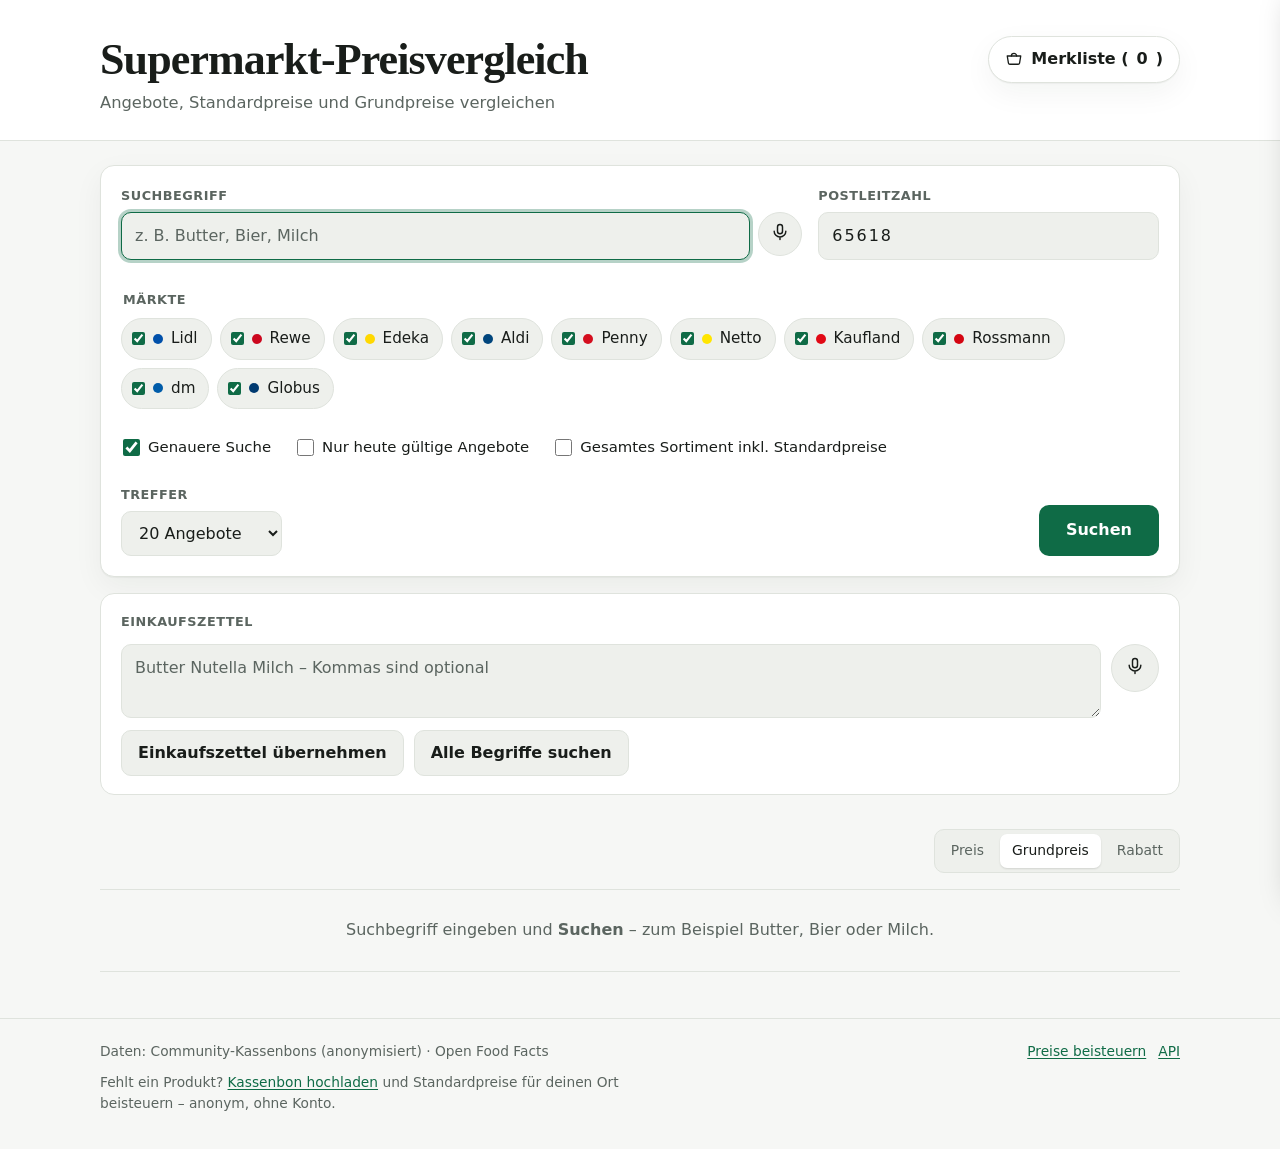
==== commit 3c1b8c36: "Pre-deployment security & ops hardening" ====
--- a/supermarket_comparison/api/templates/index.html
+++ b/supermarket_comparison/api/templates/index.html
@@ -1124,7 +1124,6 @@
     <span>Daten: Community-Kassenbons (anonymisiert) · Open Food Facts</span>
     <span class="footlinks">
       <button type="button" class="linkish" id="crowd-open">Preise beisteuern</button>
-      <button type="button" class="linkish" id="admin-open">Admin</button>
       <a href="/docs">API</a>
     </span>
   </div>
@@ -4100,7 +4099,6 @@
   });
   document.getElementById("receipt-submit").addEventListener("click", submitReceipt);
 
-  document.getElementById("admin-open").addEventListener("click", openAdmin);
   document.getElementById("admin-close").addEventListener("click", function () {
     hideModal(adminModal, adminBackdrop);
   });
